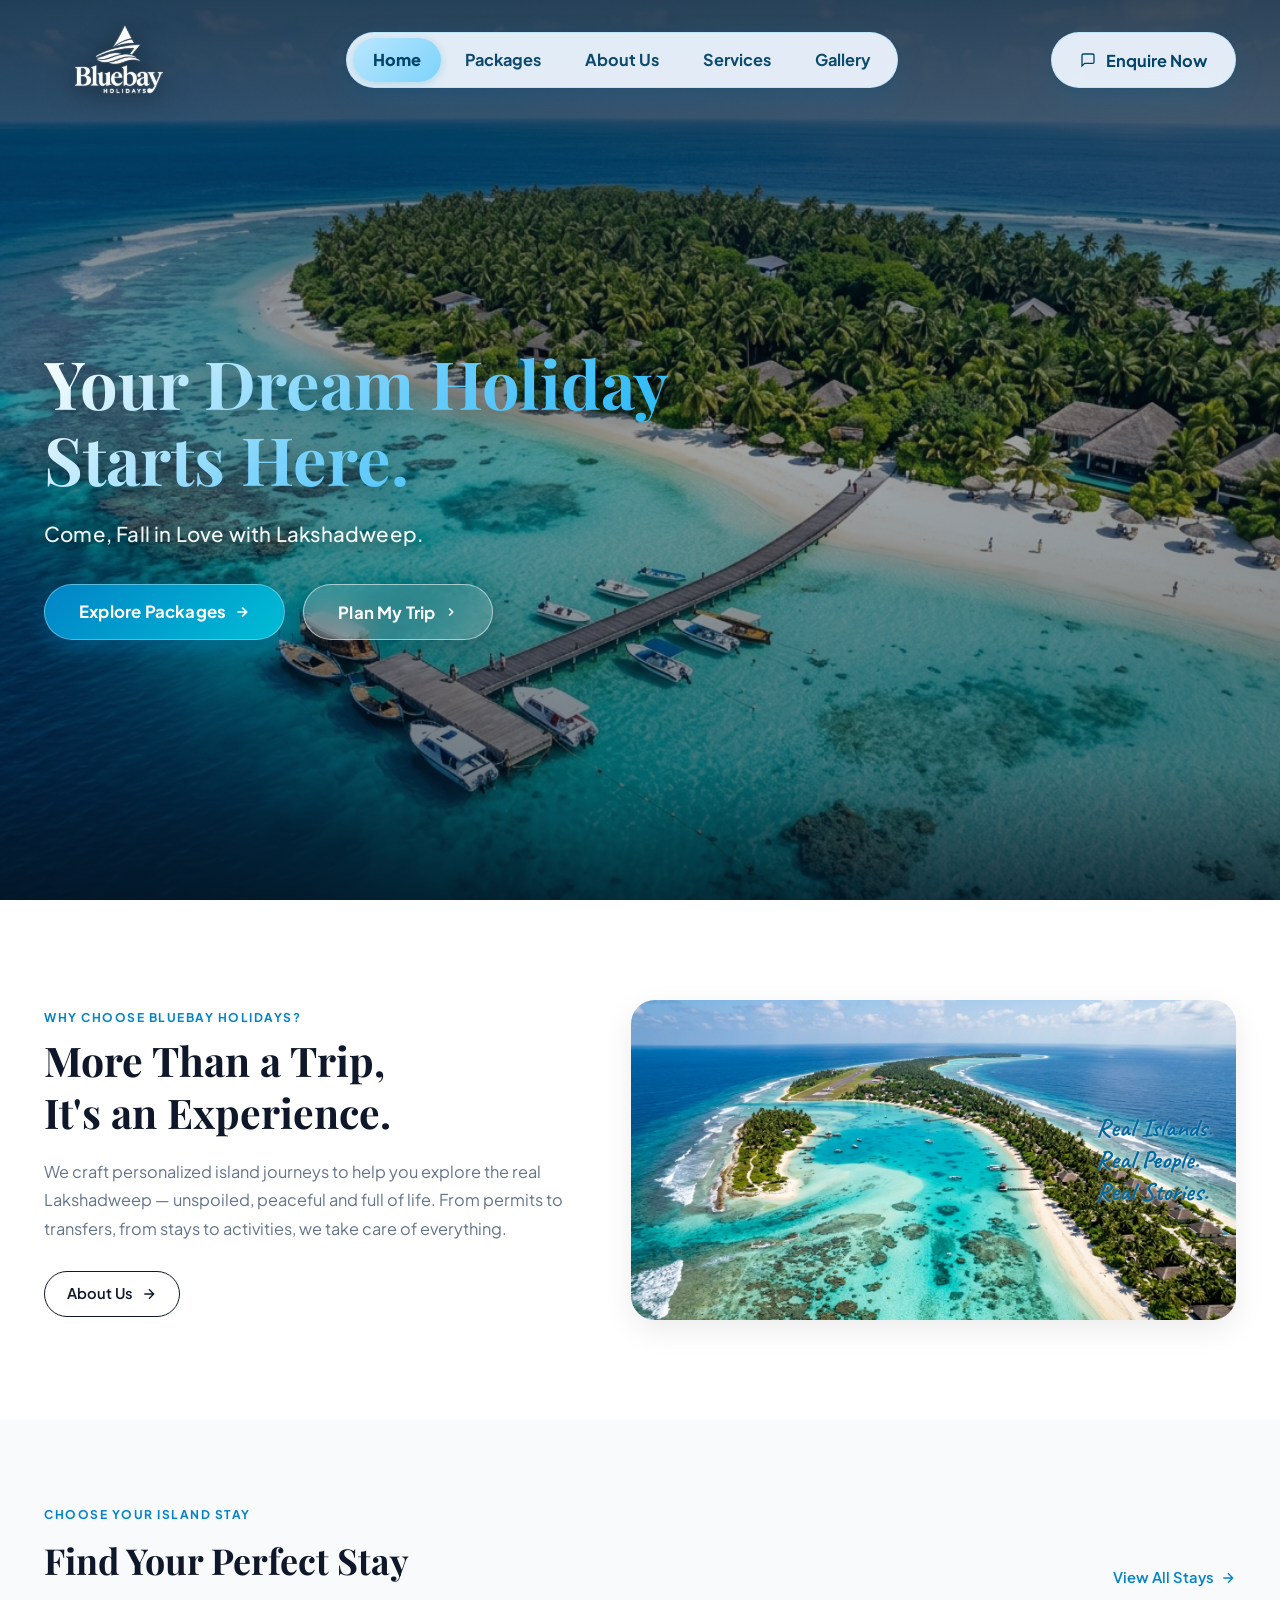
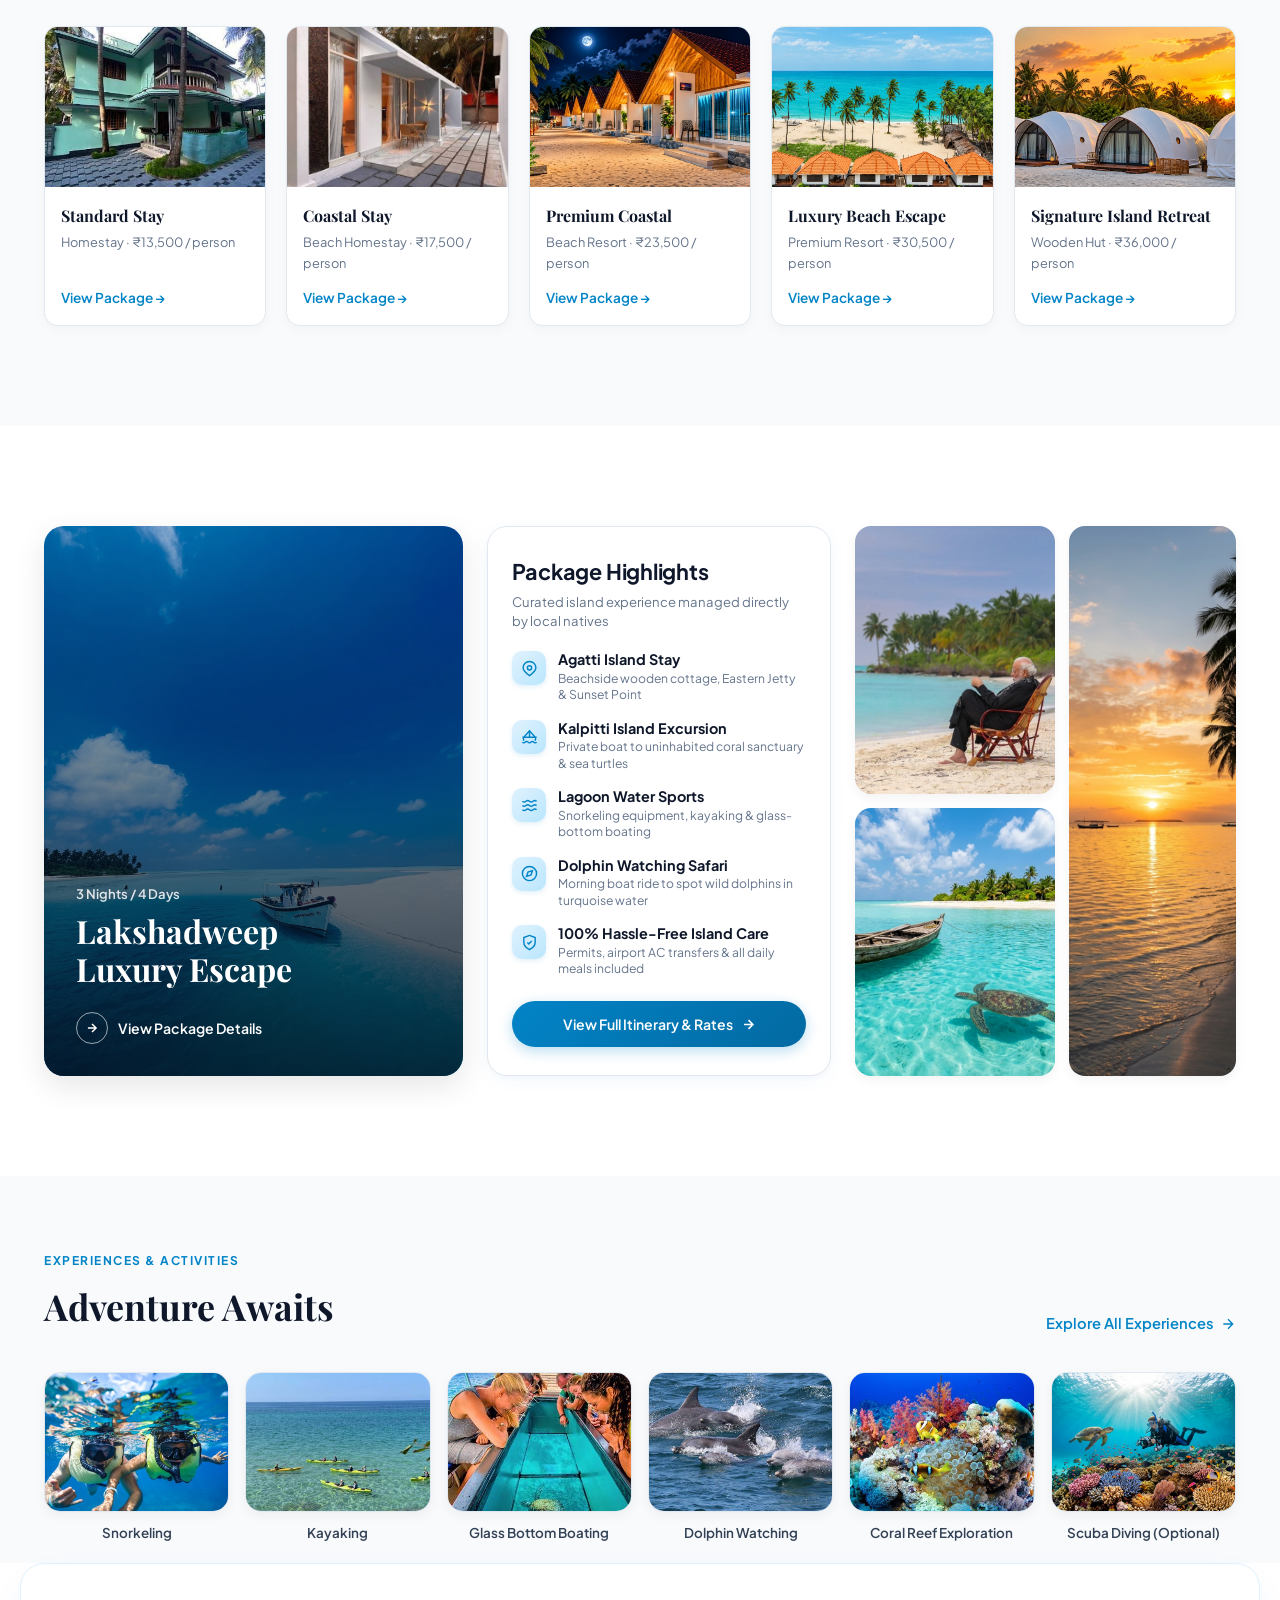
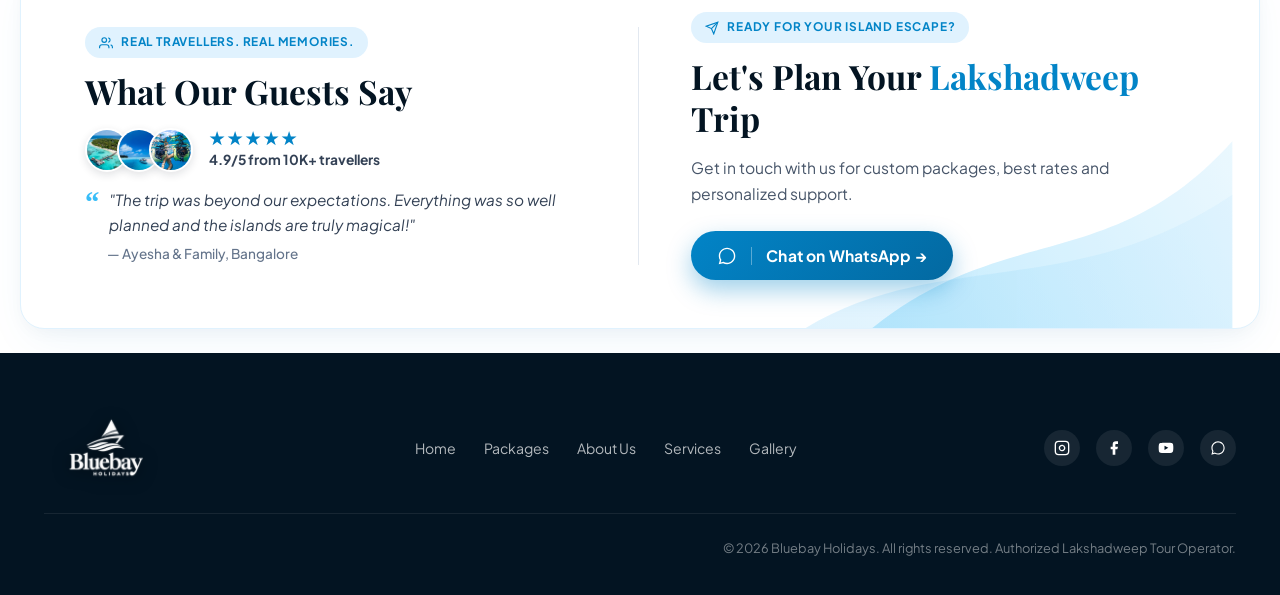
==== index.html @ e24c85eb "Initial commit" ====
<!DOCTYPE html>
<html lang="en">
<head>
  <meta charset="UTF-8">
  <meta name="viewport" content="width=device-width, initial-scale=1.0">
  <title>Bluebay Holidays | Discover the Untouched Beauty of Lakshadweep</title>
  <meta name="description" content="Bluebay Holidays - Curated Lakshadweep Island Escapes, crystal-clear lagoons, and unforgettable marine adventures. Official 3N/4D packages with complete entry permits handled.">
  
  <!-- Favicon using official Bluebay logo -->
  <link rel="icon" type="image/png" href="assets/images/bluebay-logo.png">

  <!-- Main Stylesheet -->
  <link rel="stylesheet" href="css/style.css">
</head>
<body>

  <!-- ==========================================================================
       HEADER & NAVIGATION (Transparent overlay over Hero)
       ========================================================================== -->
  <header class="site-header" id="siteHeader">
    <div class="container nav-container">
      <a href="#home" class="brand-link" aria-label="Bluebay Holidays Home">
        <img src="assets/images/bluebay-logo.png" alt="Bluebay Holidays" class="brand-logo-img">
      </a>

      <!-- Desktop Nav Menu (Floating Pill Capsule Navbar) -->
      <nav class="nav-pill-capsule" aria-label="Main Navigation">
        <ul class="nav-menu">
          <li><a href="index.html" class="nav-link active">Home</a></li>
          <li><a href="packages.html" class="nav-link">Packages</a></li>
          <li><a href="about.html" class="nav-link">About Us</a></li>
          <li><a href="services.html" class="nav-link">Services</a></li>
          <li><a href="gallery.html" class="nav-link">Gallery</a></li>
        </ul>
      </nav>

      <div class="nav-actions">
        <button type="button" class="btn btn-glass open-dialog-btn" data-dialog="enquireDialog">
          <svg style="width:16px;height:16px;fill:none;stroke:currentColor;stroke-width:2;" viewBox="0 0 24 24"><path d="M21 15a2 2 0 0 1-2 2H7l-4 4V5a2 2 0 0 1 2-2h14a2 2 0 0 1 2 2z"/></svg>
          Enquire Now
        </button>
        <button type="button" class="mobile-menu-btn" id="mobileMenuToggle" aria-label="Toggle menu">
          <svg style="width:24px;height:24px;fill:none;stroke:currentColor;stroke-width:2;" viewBox="0 0 24 24"><line x1="3" y1="12" x2="21" y2="12"/><line x1="3" y1="6" x2="21" y2="6"/><line x1="3" y1="18" x2="21" y2="18"/></svg>
        </button>
      </div>
    </div>
  </header>

  <!-- ==========================================================================
       SECTION 1: HERO SECTION
       ========================================================================== -->
  <section class="hero-section" id="home">
    <div class="hero-overlay"></div>

    <div class="container hero-content">
      <h1 class="hero-headline font-serif">
        Your Dream Holiday<br>
        Starts Here.
      </h1>

      <p class="hero-sub">
        Come, Fall in Love with Lakshadweep.
      </p>

      <div class="hero-buttons">
        <a href="packages.html" class="btn btn-primary">
          Explore Packages
          <svg style="width:16px;height:16px;fill:none;stroke:currentColor;stroke-width:2.5;" viewBox="0 0 24 24"><path d="M5 12h14M12 5l7 7-7 7"/></svg>
        </a>
        <button type="button" class="btn btn-glass open-dialog-btn" data-dialog="enquireDialog">
          Plan My Trip
          <svg style="width:14px;height:14px;fill:none;stroke:currentColor;stroke-width:2.5;" viewBox="0 0 24 24"><path d="M9 18l6-6-6-6"/></svg>
        </button>
      </div>
    </div>
  </section>

  <!-- ==========================================================================
       SECTION 2: WHY CHOOSE BLUEBAY HOLIDAYS?
       ========================================================================== -->
  <section class="why-choose-section" id="why-us">
    <div class="container">
      <div class="why-grid">
        
        <!-- Left Content -->
        <div class="why-left">
          <span class="badge-tag">WHY CHOOSE BLUEBAY HOLIDAYS?</span>
          <h2 class="font-serif">
            More Than a Trip,<br>
            It's an Experience.
          </h2>

          <p>
            We craft personalized island journeys to help you explore the real Lakshadweep — unspoiled, peaceful and full of life. From permits to transfers, from stays to activities, we take care of everything.
          </p>

          <a href="about.html" class="btn btn-outline">
            About Us
            <svg style="width:16px;height:16px;fill:none;stroke:currentColor;stroke-width:2;" viewBox="0 0 24 24"><path d="M5 12h14M12 5l7 7-7 7"/></svg>
          </a>
        </div>

        <!-- Right Content: Organic Wave Image -->
        <div class="why-right">
          <!-- Organic Curved Mask Visual with Cursive Script Callout -->
          <div class="why-visual-wrapper">
            <img src="assets/images/hero_lakshadweep_lagoon.jpg" alt="Lakshadweep Turquoise Lagoon" class="why-visual-img">
            <div class="why-cursive-tag font-script">
              Real Islands.<br>
              Real People.<br>
              Real Stories.
            </div>
          </div>
        </div>

      </div>
    </div>
  </section>

  <!-- ==========================================================================
       SECTION 3: CHOOSE YOUR ISLAND STAY (5 CARDS)
       ========================================================================== -->
  <section class="stays-section" id="stays">
    <div class="container">
      <div class="section-head-row">
        <div>
          <span class="badge-tag">CHOOSE YOUR ISLAND STAY</span>
          <h2 class="section-head-title font-serif">Find Your Perfect Stay</h2>
        </div>
        <a href="services.html" class="view-all-link">
          View All Stays
          <svg style="width:16px;height:16px;fill:none;stroke:currentColor;stroke-width:2;" viewBox="0 0 24 24"><path d="M5 12h14M12 5l7 7-7 7"/></svg>
        </a>
      </div>

      <!-- 5 Stay Cards Grid -->
      <div class="stays-grid-5">
        
        <!-- Card 1: Homestays -->
        <div class="stay-card">
          <div class="stay-card-img-wrap">
            <img src="assets/images/pkg_13500_standard_stay.jpg" alt="1. Standard Stay - Homestay in Lakshadweep" class="stay-card-img" loading="lazy">
          </div>
          <div class="stay-card-body">
            <h3 class="stay-title">Standard Stay</h3>
            <p class="stay-subtitle">Homestay · ₹13,500 / person</p>
            <a href="packages.html" class="stay-quote-link">
              View Package →
            </a>
          </div>
        </div>

        <!-- Card 2: Beach Homestays -->
        <div class="stay-card">
          <div class="stay-card-img-wrap">
            <img src="assets/images/pkg_17500_coastal_stay.jpg" alt="2. Coastal Stay - Beach Homestay in Lakshadweep" class="stay-card-img" loading="lazy">
          </div>
          <div class="stay-card-body">
            <h3 class="stay-title">Coastal Stay</h3>
            <p class="stay-subtitle">Beach Homestay · ₹17,500 / person</p>
            <a href="packages.html" class="stay-quote-link">
              View Package →
            </a>
          </div>
        </div>

        <!-- Card 3: Beach Resorts -->
        <div class="stay-card">
          <div class="stay-card-img-wrap">
            <img src="assets/images/pkg_23500_premium_coastal.jpg" alt="3. Premium Coastal Escape - Beach Resort in Lakshadweep" class="stay-card-img" loading="lazy">
          </div>
          <div class="stay-card-body">
            <h3 class="stay-title">Premium Coastal</h3>
            <p class="stay-subtitle">Beach Resort · ₹23,500 / person</p>
            <a href="packages.html" class="stay-quote-link">
              View Package →
            </a>
          </div>
        </div>

        <!-- Card 4: Premium Beach Resorts -->
        <div class="stay-card">
          <div class="stay-card-img-wrap">
            <img src="assets/images/pkg_30500_luxury_escape.jpg" alt="4. Luxury Beach Escape - Premium Beach Resort in Lakshadweep" class="stay-card-img" loading="lazy">
          </div>
          <div class="stay-card-body">
            <h3 class="stay-title">Luxury Beach Escape</h3>
            <p class="stay-subtitle">Premium Resort · ₹30,500 / person</p>
            <a href="packages.html" class="stay-quote-link">
              View Package →
            </a>
          </div>
        </div>

        <!-- Card 5: Signature Wooden Huts -->
        <div class="stay-card">
          <div class="stay-card-img-wrap">
            <img src="assets/images/pkg_36000_wooden_hut.jpg" alt="5. Signature Island Retreat - Wooden Hut in Lakshadweep" class="stay-card-img" loading="lazy">
          </div>
          <div class="stay-card-body">
            <h3 class="stay-title">Signature Island Retreat</h3>
            <p class="stay-subtitle">Wooden Hut · ₹36,000 / person</p>
            <a href="packages.html" class="stay-quote-link">
              View Package →
            </a>
          </div>
        </div>

      </div>
    </div>
  </section>

  <!-- ==========================================================================
       SECTION 4: FEATURED PACKAGE (LAKSHADWEEP LUXURY ESCAPE)
       ========================================================================== -->
  <section class="package-feature-section" id="package">
    <div class="container">
      <div class="package-feature-grid">
        
        <!-- Left Hero Feature Card -->
        <div class="pkg-left-card">
          <div class="pkg-left-overlay"></div>
          <div class="pkg-left-content">
            <div class="pkg-duration-tag">3 Nights / 4 Days</div>
            <h3 class="pkg-main-title font-serif">
              Lakshadweep<br>
              Luxury Escape
            </h3>
            <div class="pkg-circle-btn open-dialog-btn" data-dialog="detailsDialog">
              <div class="pkg-circle-icon">
                <svg style="width:14px;height:14px;fill:none;stroke:currentColor;stroke-width:2.5;" viewBox="0 0 24 24"><path d="M5 12h14M12 5l7 7-7 7"/></svg>
              </div>
              <span>View Package Details</span>
            </div>
          </div>
        </div>

        <!-- Middle Column: Package Highlights -->
        <div class="pkg-mid-card">
          <div>
            <h3 class="pkg-highlights-title">Package Highlights</h3>
            <p class="pkg-highlights-subtitle">Curated island experience managed directly by local natives</p>
            
            <div class="pkg-highlights-list">
              <!-- Item 1: Agatti -->
              <div class="pkg-hl-item">
                <div class="pkg-hl-icon">
                  <svg style="width:17px;height:17px;fill:none;stroke:currentColor;stroke-width:2;" viewBox="0 0 24 24"><path d="M12 2a9 9 0 0 0-9 9c0 4.97 9 11 9 11s9-6.03 9-11a9 9 0 0 0-9-9z"/><circle cx="12" cy="11" r="3"/></svg>
                </div>
                <div class="pkg-hl-text">
                  <span class="pkg-hl-name">Agatti Island Stay</span>
                  <span class="pkg-hl-desc">Beachside wooden cottage, Eastern Jetty & Sunset Point</span>
                </div>
              </div>

              <!-- Item 2: Kalpitti -->
              <div class="pkg-hl-item">
                <div class="pkg-hl-icon">
                  <svg style="width:17px;height:17px;fill:none;stroke:currentColor;stroke-width:2;" viewBox="0 0 24 24"><path d="M2 20a2.4 2.4 0 0 0 2 1 2.4 2.4 0 0 0 2-1 2.4 2.4 0 0 1 2-1 2.4 2.4 0 0 1 2 1 2.4 2.4 0 0 0 2 1 2.4 2.4 0 0 0 2-1 2.4 2.4 0 0 1 2-1 2.4 2.4 0 0 1 2 1 2.4 2.4 0 0 0 2 1 2.4 2.4 0 0 0 2-1"/><path d="M4 18 3 13h18l-1 5"/><path d="M12 4v9"/><path d="M4 13l8-9 8 9"/></svg>
                </div>
                <div class="pkg-hl-text">
                  <span class="pkg-hl-name">Kalpitti Island Excursion</span>
                  <span class="pkg-hl-desc">Private boat to uninhabited coral sanctuary & sea turtles</span>
                </div>
              </div>

              <!-- Item 3: Lagoon activities -->
              <div class="pkg-hl-item">
                <div class="pkg-hl-icon">
                  <svg style="width:17px;height:17px;fill:none;stroke:currentColor;stroke-width:2;" viewBox="0 0 24 24"><path d="M2 6c.6.5 1.2 1 2.5 1C7 7 7 5 9.5 5c2.6 0 2.4 2 5 2 2.5 0 2.5-2 5-2 1.3 0 1.9.5 2.5 1"/><path d="M2 12c.6.5 1.2 1 2.5 1 2.5 0 2.5-2 5-2 2.6 0 2.4 2 5 2 2.5 0 2.5-2 5-2 1.3 0 1.9.5 2.5 1"/><path d="M2 18c.6.5 1.2 1 2.5 1 2.5 0 2.5-2 5-2 2.6 0 2.4 2 5 2 2.5 0 2.5-2 5-2 1.3 0 1.9.5 2.5 1"/></svg>
                </div>
                <div class="pkg-hl-text">
                  <span class="pkg-hl-name">Lagoon Water Sports</span>
                  <span class="pkg-hl-desc">Snorkeling equipment, kayaking & glass-bottom boating</span>
                </div>
              </div>

              <!-- Item 4: Dolphin Safari -->
              <div class="pkg-hl-item">
                <div class="pkg-hl-icon">
                  <svg style="width:17px;height:17px;fill:none;stroke:currentColor;stroke-width:2;" viewBox="0 0 24 24"><circle cx="12" cy="12" r="10"/><polygon points="16.24 7.76 14.12 14.12 7.76 16.24 9.88 9.88 16.24 7.76"/></svg>
                </div>
                <div class="pkg-hl-text">
                  <span class="pkg-hl-name">Dolphin Watching Safari</span>
                  <span class="pkg-hl-desc">Morning boat ride to spot wild dolphins in turquoise water</span>
                </div>
              </div>

              <!-- Item 5: Complete Inclusions -->
              <div class="pkg-hl-item">
                <div class="pkg-hl-icon">
                  <svg style="width:17px;height:17px;fill:none;stroke:currentColor;stroke-width:2;" viewBox="0 0 24 24"><path d="M12 22s8-4 8-10V5l-8-3-8 3v7c0 6 8 10 8 10z"/><path d="m9 12 2 2 4-4"/></svg>
                </div>
                <div class="pkg-hl-text">
                  <span class="pkg-hl-name">100% Hassle-Free Island Care</span>
                  <span class="pkg-hl-desc">Permits, airport AC transfers & all daily meals included</span>
                </div>
              </div>
            </div>
          </div>

          <a href="packages.html" class="pkg-cta-btn">
            <span>View Full Itinerary & Rates</span>
            <svg style="width:15px;height:15px;fill:none;stroke:currentColor;stroke-width:2.5;" viewBox="0 0 24 24"><path d="M5 12h14M12 5l7 7-7 7"/></svg>
          </a>
        </div>

        <!-- Right Side: Composite Photos Collage -->
        <div class="pkg-right-grid">
          <div class="pkg-collage-col-left">
            <div class="pkg-thumb-card">
              <img src="assets/images/lakshadweep_modi_beach.jpg" alt="Lakshadweep Beach Tourism">
            </div>
            <div class="pkg-thumb-card">
              <img src="assets/images/kalpitti_turtle_boat.jpg" alt="Sea turtle swimming in Lakshadweep reef">
            </div>
          </div>
          <div class="pkg-thumb-vertical">
            <img src="assets/images/sunset_palms.jpg" alt="Golden sunset over ocean with palm trees">
          </div>
        </div>

      </div>
    </div>
  </section>

  <!-- ==========================================================================
       SECTION 5: EXPERIENCES & ACTIVITIES (6 CARDS)
       ========================================================================== -->
  <section class="experiences-section" id="experiences">
    <div class="container">
      <div class="section-head-row">
        <div>
          <span class="badge-tag">EXPERIENCES & ACTIVITIES</span>
          <h2 class="section-head-title font-serif">Adventure Awaits</h2>
        </div>
        <a href="services.html" class="view-all-link">
          Explore All Experiences
          <svg style="width:16px;height:16px;fill:none;stroke:currentColor;stroke-width:2;" viewBox="0 0 24 24"><path d="M5 12h14M12 5l7 7-7 7"/></svg>
        </a>
      </div>

      <!-- 6 Horizontal Experience Cards -->
      <div class="exp-grid-6">
        
        <!-- 1. Snorkeling -->
        <div class="exp-card open-dialog-btn" data-dialog="enquireDialog" data-preset="Snorkeling Experience">
          <div class="exp-card-img-wrap">
            <img src="assets/images/exp_snorkeling_real.jpg" alt="Snorkeling in Lakshadweep" class="exp-card-img">
          </div>
          <span class="exp-label">Snorkeling</span>
        </div>

        <!-- 2. Kayaking -->
        <div class="exp-card open-dialog-btn" data-dialog="enquireDialog" data-preset="Kayaking in Lagoon">
          <div class="exp-card-img-wrap">
            <img src="assets/images/exp_kayaking_real.jpg" alt="Kayaking in Lakshadweep Lagoon" class="exp-card-img">
          </div>
          <span class="exp-label">Kayaking</span>
        </div>

        <!-- 3. Glass Bottom Boating -->
        <div class="exp-card open-dialog-btn" data-dialog="enquireDialog" data-preset="Glass Bottom Boating">
          <div class="exp-card-img-wrap">
            <img src="assets/images/exp_glass_bottom_boat_real.jpg" alt="Glass Bottom Boating Tour" class="exp-card-img">
          </div>
          <span class="exp-label">Glass Bottom Boating</span>
        </div>

        <!-- 4. Dolphin Watching -->
        <div class="exp-card open-dialog-btn" data-dialog="enquireDialog" data-preset="Dolphin Watching Safari">
          <div class="exp-card-img-wrap">
            <img src="assets/images/dolphin_watching_real.jpg" alt="Dolphin Watching in Lakshadweep" class="exp-card-img">
          </div>
          <span class="exp-label">Dolphin Watching</span>
        </div>

        <!-- 5. Coral Reef Exploration -->
        <div class="exp-card open-dialog-btn" data-dialog="enquireDialog" data-preset="Coral Reef Exploration">
          <div class="exp-card-img-wrap">
            <img src="assets/images/coral_reef_real.jpg" alt="Coral Reef Exploration" class="exp-card-img">
          </div>
          <span class="exp-label">Coral Reef Exploration</span>
        </div>

        <!-- 6. Scuba Diving (Optional) -->
        <div class="exp-card open-dialog-btn" data-dialog="enquireDialog" data-preset="Scuba Diving Session">
          <div class="exp-card-img-wrap">
            <img src="assets/images/lakshadweep_scuba_diving.jpg" alt="Scuba Diving in Lakshadweep" class="exp-card-img">
          </div>
          <span class="exp-label">Scuba Diving (Optional)</span>
        </div>

      </div>
    </div>
  </section>

  <!-- ==========================================================================
       SECTION 6: TESTIMONIALS & CTA (SPLIT LIGHT BANNER)
       ========================================================================== -->
  <section class="split-banner-section" id="contact">
    <div class="container">
      <div class="split-banner-card">
        
        <!-- Left: Testimonials -->
        <div class="banner-col-left">
          <span class="split-pill-tag">
            <svg viewBox="0 0 24 24" fill="none" stroke="currentColor" stroke-width="2"><path d="M17 21v-2a4 4 0 0 0-4-4H5a4 4 0 0 0-4 4v2"/><circle cx="9" cy="7" r="4"/><path d="M23 21v-2a4 4 0 0 0-3-3.87"/><path d="M16 3.13a4 4 0 0 1 0 7.75"/></svg>
            REAL TRAVELLERS. REAL MEMORIES.
          </span>
          <h3 class="banner-title font-serif">What Our Guests Say</h3>

          <div class="testimonial-proof-row">
            <div class="testimonial-avatars">
              <div class="avatar-circle">
                <img src="assets/images/hero_tropical_pier.jpg" alt="Guest 1">
              </div>
              <div class="avatar-circle">
                <img src="assets/images/boat_sandbank_lagoon.jpg" alt="Guest 2">
              </div>
              <div class="avatar-circle">
                <img src="assets/images/exp_snorkeling_real.jpg" alt="Guest 3">
              </div>
            </div>
            <div class="rating-stars-box">
              <div class="star-rating-blue">★★★★★</div>
              <span class="rating-counter-text">4.9/5 from 10K+ travellers</span>
            </div>
          </div>

          <div class="testimonial-quote-box">
            <span class="quote-mark">“</span>
            <p class="testimonial-quote">
              "The trip was beyond our expectations. Everything was so well planned and the islands are truly magical!"
            </p>
          </div>
          <div class="testimonial-author">— Ayesha & Family, Bangalore</div>
        </div>

        <!-- Right: Plan Your Trip CTA -->
        <div class="banner-col-right">
          <span class="split-pill-tag">
            <svg viewBox="0 0 24 24" fill="none" stroke="currentColor" stroke-width="2"><path d="M22 2L11 13"/><path d="M22 2l-7 20-4-9-9-4 20-7z"/></svg>
            READY FOR YOUR ISLAND ESCAPE?
          </span>
          <h3 class="banner-title font-serif">
            Let's Plan Your <span style="color:#0284c7;">Lakshadweep</span> Trip
          </h3>
          <p class="banner-desc">
            Get in touch with us for custom packages, best rates and personalized support.
          </p>

          <div>
            <a href="https://wa.me/917736849886?text=Hello%20Bluebay%20Holidays!%20I%20would%20like%20to%20plan%20my%20Lakshadweep%20trip.%20Please%20share%20package%20details%20and%20rates." target="_blank" rel="noopener" class="btn-whatsapp-pill">
              <span class="btn-wa-icon">
                <svg style="width:20px;height:20px;fill:currentColor;" viewBox="0 0 24 24"><path d="M12.04 2C6.58 2 2.13 6.45 2.13 11.91C2.13 13.66 2.59 15.36 3.45 16.86L2.05 22L7.3 20.62C8.75 21.41 10.38 21.83 12.04 21.83C17.5 21.83 21.95 17.38 21.95 11.92C21.95 9.27 20.92 6.78 19.05 4.91C17.18 3.03 14.69 2 12.04 2M12.05 3.67C14.25 3.67 16.31 4.53 17.87 6.09C19.42 7.65 20.28 9.72 20.28 11.92C20.28 16.46 16.58 20.15 12.04 20.15C10.56 20.15 9.11 19.76 7.85 19L7.55 18.83L4.43 19.65L5.26 16.61L5.06 16.29C4.24 14.99 3.81 13.47 3.81 11.91C3.81 7.37 7.5 3.67 12.05 3.67Z"/></svg>
              </span>
              <span class="btn-wa-divider"></span>
              <span class="btn-wa-text">Chat on WhatsApp &rarr;</span>
            </a>
          </div>
        </div>

        <!-- Ambient bottom-right wave SVG overlay -->
        <svg class="split-card-wave-bg" viewBox="0 0 320 180" fill="none" xmlns="http://www.w3.org/2000/svg">
          <path d="M0 180C100 120 200 160 320 80V180H0Z" fill="url(#waveGrad1)" opacity="0.6"/>
          <path d="M50 180C150 100 230 140 320 40V180H50Z" fill="url(#waveGrad2)" opacity="0.4"/>
          <defs>
            <linearGradient id="waveGrad1" x1="0" y1="180" x2="320" y2="80" gradientUnits="userSpaceOnUse">
              <stop stop-color="#bae6fd"/>
              <stop offset="1" stop-color="#e0f2fe"/>
            </linearGradient>
            <linearGradient id="waveGrad2" x1="50" y1="180" x2="320" y2="40" gradientUnits="userSpaceOnUse">
              <stop stop-color="#38bdf8"/>
              <stop offset="1" stop-color="#bae6fd"/>
            </linearGradient>
          </defs>
        </svg>

      </div>
    </div>
  </section>

  <!-- ==========================================================================
       SECTION 7: FOOTER
       ========================================================================== -->
  <footer class="site-footer">
    <div class="container">
      <div class="footer-top-row">
        <!-- Official Logo in white on dark background -->
        <a href="#home">
          <img src="assets/images/bluebay-logo.png" alt="Bluebay Holidays" class="footer-logo-img">
        </a>

        <!-- Nav Links -->
        <ul class="footer-nav">
          <li><a href="index.html">Home</a></li>
          <li><a href="packages.html">Packages</a></li>
          <li><a href="about.html">About Us</a></li>
          <li><a href="services.html">Services</a></li>
          <li><a href="gallery.html">Gallery</a></li>
        </ul>

        <!-- Social Icons -->
        <div class="footer-social-links">
          <!-- Instagram -->
          <a href="https://www.instagram.com/infoatbluebay?srtk=cnZsNWZydmJvZjN6" target="_blank" rel="noopener" class="social-icon-btn" aria-label="Instagram">
            <svg style="width:16px;height:16px;fill:none;stroke:currentColor;stroke-width:2;" viewBox="0 0 24 24"><rect x="2" y="2" width="20" height="20" rx="5" ry="5"/><path d="M16 11.37A4 4 0 1 1 12.63 8 4 4 0 0 1 16 11.37z"/><line x1="17.5" y1="6.5" x2="17.51" y2="6.5"/></svg>
          </a>
          <!-- Facebook -->
          <a href="#" class="social-icon-btn" aria-label="Facebook">
            <svg style="width:16px;height:16px;fill:currentColor;" viewBox="0 0 24 24"><path d="M18 2h-3a5 5 0 0 0-5 5v3H7v4h3v8h4v-8h3l1-4h-4V7a1 1 0 0 1 1-1h3z"/></svg>
          </a>
          <!-- YouTube -->
          <a href="#" class="social-icon-btn" aria-label="YouTube">
            <svg style="width:16px;height:16px;fill:currentColor;" viewBox="0 0 24 24"><path d="M22.54 6.42a2.78 2.78 0 0 0-1.94-2C18.88 4 12 4 12 4s-6.88 0-8.6.46a2.78 2.78 0 0 0-1.94 2A29 29 0 0 0 1 11.75a29 29 0 0 0 .46 5.33A2.78 2.78 0 0 0 3.4 19c1.72.46 8.6.46 8.6.46s6.88 0 8.6-.46a2.78 2.78 0 0 0 1.94-2 29 29 0 0 0 .46-5.25 29 29 0 0 0-.46-5.33z"/><polygon points="9.75 15.02 15.5 11.75 9.75 8.48 9.75 15.02" fill="#031422"/></svg>
          </a>
          <!-- WhatsApp -->
          <a href="https://wa.me/917736849886" target="_blank" rel="noopener" class="social-icon-btn" aria-label="WhatsApp">
            <svg style="width:16px;height:16px;fill:currentColor;" viewBox="0 0 24 24"><path d="M12.04 2C6.58 2 2.13 6.45 2.13 11.91C2.13 13.66 2.59 15.36 3.45 16.86L2.05 22L7.3 20.62C8.75 21.41 10.38 21.83 12.04 21.83C17.5 21.83 21.95 17.38 21.95 11.92C21.95 9.27 20.92 6.78 19.05 4.91C17.18 3.03 14.69 2 12.04 2M12.05 3.67C14.25 3.67 16.31 4.53 17.87 6.09C19.42 7.65 20.28 9.72 20.28 11.92C20.28 16.46 16.58 20.15 12.04 20.15C10.56 20.15 9.11 19.76 7.85 19L7.55 18.83L4.43 19.65L5.26 16.61L5.06 16.29C4.24 14.99 3.81 13.47 3.81 11.91C3.81 7.37 7.5 3.67 12.05 3.67Z"/></svg>
          </a>
        </div>
      </div>

      <div class="footer-bottom-row">
        © 2026 Bluebay Holidays. All rights reserved. Authorized Lakshadweep Tour Operator.
      </div>
    </div>
  </footer>

  <!-- ==========================================================================
       SHADCN UI DIALOG 1: PLAN YOUR TRIP MODAL (UPGRADED)
       ========================================================================== -->
  <div class="dialog-overlay" id="enquireDialog">
    <div class="dialog-card">
      <button class="dialog-close-btn" aria-label="Close dialog">&times;</button>
      <h3 class="dialog-title font-serif">Plan Your Lakshadweep Trip</h3>
      <p class="dialog-desc">Choose your preferred stay and travelers. We will connect you instantly on WhatsApp with best rates.</p>

      <form id="dialogEnquiryForm">
        <div class="form-group">
          <label class="form-label" for="dialogGuestName">Your Full Name</label>
          <input type="text" id="dialogGuestName" class="form-input" placeholder="e.g. Rahul Sharma" required>
        </div>

        <div class="form-group">
          <label class="form-label" for="dialogGuestPhone">WhatsApp Number</label>
          <input type="tel" id="dialogGuestPhone" class="form-input" placeholder="e.g. +91 98765 43210" required>
        </div>

        <div class="form-group">
          <label class="form-label" for="dialogStaySelect">Preferred Stay Package</label>
          <select class="form-select" id="dialogStaySelect">
            <option value="1. Standard Stay (Homestay) - ₹13,500">1. Standard Stay (Homestay) — ₹13,500 / person</option>
            <option value="2. Coastal Stay (Beach Homestay) - ₹17,500">2. Coastal Stay (Beach Homestay) — ₹17,500 / person</option>
            <option value="3. Premium Coastal Escape (Beach Resort) - ₹23,500">3. Premium Coastal Escape (Beach Resort) — ₹23,500 / person</option>
            <option value="4. Luxury Beach Escape (Premium Beach Resort) - ₹30,500">4. Luxury Beach Escape (Premium Beach Resort) — ₹30,500 / person</option>
            <option value="5. Signature Island Retreat (Wooden Hut) - ₹36,000">5. Signature Island Retreat (Wooden Hut) — ₹36,000 / person</option>
          </select>
        </div>

        <!-- Number of Travelers with Stepper -->
        <div class="form-group">
          <label class="form-label">Number of Travelers</label>
          <div class="traveler-stepper-box">
            
            <!-- Above 10 Years -->
            <div class="stepper-row">
              <div class="stepper-info">
                <span class="stepper-label">
                  <svg style="width:16px;height:16px;fill:none;stroke:currentColor;stroke-width:2;" viewBox="0 0 24 24"><path d="M20 21v-2a4 4 0 0 0-4-4H8a4 4 0 0 0-4 4v2"/><circle cx="12" cy="7" r="4"/></svg>
                  Above 10 Years
                </span>
                <span class="stepper-sub">Adults & youth (age 10+)</span>
              </div>
              <div class="stepper-controls">
                <button type="button" class="stepper-btn" id="btnAdultMinus" aria-label="Decrease adults">&minus;</button>
                <span class="stepper-val" id="valAdults">2</span>
                <button type="button" class="stepper-btn" id="btnAdultPlus" aria-label="Increase adults">+</button>
              </div>
            </div>

            <!-- Under 10 Years -->
            <div class="stepper-row" style="border-top:1px solid #e2e8f0;padding-top:10px;">
              <div class="stepper-info">
                <span class="stepper-label">
                  <svg style="width:16px;height:16px;fill:none;stroke:currentColor;stroke-width:2;" viewBox="0 0 24 24"><path d="M17 21v-2a4 4 0 0 0-4-4H5a4 4 0 0 0-4 4v2"/><circle cx="9" cy="7" r="4"/><path d="M23 21v-2a4 4 0 0 0-3-3.87"/><path d="M16 3.13a4 4 0 0 1 0 7.75"/></svg>
                  Under 10 Years
                </span>
                <span class="stepper-sub">Children (under 10 yrs)</span>
              </div>
              <div class="stepper-controls">
                <button type="button" class="stepper-btn" id="btnChildMinus" aria-label="Decrease children">&minus;</button>
                <span class="stepper-val" id="valChildren">0</span>
                <button type="button" class="stepper-btn" id="btnChildPlus" aria-label="Increase children">+</button>
              </div>
            </div>

          </div>
        </div>

        <div class="form-group">
          <div class="date-picker-grid">
            <div class="date-field-col">
              <label class="form-label" for="dialogArrivalDate">
                <svg style="width:14px;height:14px;display:inline-block;vertical-align:-2px;margin-right:4px;color:var(--ocean-blue);" viewBox="0 0 24 24" fill="none" stroke="currentColor" stroke-width="2"><rect x="3" y="4" width="18" height="18" rx="2" ry="2"/><line x1="16" y1="2" x2="16" y2="6"/><line x1="8" y1="2" x2="8" y2="6"/><line x1="3" y1="10" x2="21" y2="10"/></svg>
                Arrival Date
              </label>
              <input type="date" id="dialogArrivalDate" class="form-input date-input" required>
            </div>
            <div class="date-field-col">
              <label class="form-label" for="dialogReturnDate">
                <svg style="width:14px;height:14px;display:inline-block;vertical-align:-2px;margin-right:4px;color:var(--ocean-blue);" viewBox="0 0 24 24" fill="none" stroke="currentColor" stroke-width="2"><rect x="3" y="4" width="18" height="18" rx="2" ry="2"/><line x1="16" y1="2" x2="16" y2="6"/><line x1="8" y1="2" x2="8" y2="6"/><line x1="3" y1="10" x2="21" y2="10"/></svg>
                Return Date
              </label>
              <input type="date" id="dialogReturnDate" class="form-input date-input" required>
            </div>
          </div>
          <div id="dialogTripDurationNote" class="trip-duration-badge" style="display:none;">
            <svg style="width:13px;height:13px;fill:none;stroke:currentColor;stroke-width:2.5;" viewBox="0 0 24 24"><circle cx="12" cy="12" r="10"/><polyline points="12 6 12 12 16 14"/></svg>
            <span id="dialogTripDurationText">3 Nights / 4 Days</span>
          </div>
        </div>

        <div class="form-group">
          <label class="form-label">Optional Add-ons / Interests</label>
          <div class="addons-chip-group">
            <label class="addon-chip">
              <input type="checkbox" name="dialogAddons" value="Scuba Diving"> Scuba Diving
            </label>
            <label class="addon-chip">
              <input type="checkbox" name="dialogAddons" value="Kalpitti Island Trip"> Kalpitti Excursion
            </label>
            <label class="addon-chip">
              <input type="checkbox" name="dialogAddons" value="Flight Guidance"> Flight Ticket Assistance
            </label>
          </div>
        </div>

        <button type="submit" class="btn btn-lagoon" style="margin-top:10px;">
          Send Enquiry on WhatsApp
          <svg style="width:16px;height:16px;fill:none;stroke:currentColor;stroke-width:2.5;" viewBox="0 0 24 24"><path d="M5 12h14M12 5l7 7-7 7"/></svg>
        </button>
      </form>
    </div>
  </div>

  <!-- ==========================================================================
       SHADCN UI DIALOG 2: FULL ITINERARY MODAL (3N/4D)
       ========================================================================== -->
  <div class="dialog-overlay" id="itineraryDialog">
    <div class="dialog-card" style="max-width:680px;">
      <button class="dialog-close-btn" aria-label="Close dialog">&times;</button>
      <h3 class="dialog-title font-serif">3 Nights / 4 Days Curated Itinerary</h3>
      <p class="dialog-desc">Complete day-by-day plan managed by Bluebay Holidays on the ground.</p>

      <div style="display:flex;flex-direction:column;gap:18px;margin-bottom:24px;">
        <div style="border-left:3px solid var(--amber-gold);padding-left:14px;">
          <h4 style="font-size:1rem;color:#0f172a;margin-bottom:4px;">Day 1 – Arrival & Agatti Island Discovery</h4>
          <p style="font-size:0.88rem;color:#64748b;line-height:1.5;">
            Arrival at Agatti Island Airport (AGX). AC private transfer to stay, welcome tender coconut drink, smooth check-in. Fresh island lunch included, followed by sightseeing: Eastern Jetty, local island village & famous Sunset Point. Dinner & overnight stay.
          </p>
        </div>

        <div style="border-left:3px solid var(--ocean-blue);padding-left:14px;">
          <h4 style="font-size:1rem;color:#0f172a;margin-bottom:4px;">Day 2 – Kalpitti Island & Water Adventures</h4>
          <p style="font-size:0.88rem;color:#64748b;line-height:1.5;">
            30-minute mechanized boat transfer to untouched, uninhabited <strong>Kalpitti Island</strong>. Coral reef exploration and sea turtle watching. Return to Agatti for lunch. Afternoon complimentary glass-bottom boating, kayaking & snorkeling session. Dinner & overnight stay.
          </p>
        </div>

        <div style="border-left:3px solid var(--amber-gold);padding-left:14px;">
          <h4 style="font-size:1rem;color:#0f172a;margin-bottom:4px;">Day 3 – Dolphin Watch & Lagoon Experience</h4>
          <p style="font-size:0.88rem;color:#64748b;line-height:1.5;">
            Early morning private boat ride for dolphin watching in the open lagoon. Breakfast, lagoon swimming, traditional lagoon fishing, and leisure beach relaxation. Snorkeling & evening tea. Dinner & overnight stay.
          </p>
        </div>

        <div style="border-left:3px solid var(--ocean-blue);padding-left:14px;">
          <h4 style="font-size:1rem;color:#0f172a;margin-bottom:4px;">Day 4 – Departure with Unforgettable Memories</h4>
          <p style="font-size:0.88rem;color:#64748b;line-height:1.5;">
            Island breakfast, luggage assistance, and private AC airport transfer back to Agatti Airport for flight departure.
          </p>
        </div>
      </div>

      <a href="https://wa.me/917736849886?text=Hello%20Bluebay%20Holidays!%20I%20am%20interested%20in%20the%203N/4D%20Itinerary.%20Please%20share%20availability." target="_blank" rel="noopener" class="btn btn-whatsapp" style="width:100%;padding:14px;">
        Book this Itinerary on WhatsApp
      </a>
    </div>
  </div>

  <!-- ==========================================================================
       SHADCN UI DIALOG 3: PACKAGE DETAILS (INCLUSIONS, EXCLUSIONS & PERMITS)
       ========================================================================== -->
  <div class="dialog-overlay" id="detailsDialog">
    <div class="dialog-card" style="max-width:640px;">
      <button class="dialog-close-btn" aria-label="Close dialog">&times;</button>
      <h3 class="dialog-title font-serif">Package Details & Permits</h3>
      <p class="dialog-desc">Everything transparent, 100% verified island operations.</p>

      <div style="margin-bottom:20px;">
        <h4 style="font-size:0.95rem;font-weight:700;color:#16a34a;margin-bottom:8px;">✓ Package Inclusions:</h4>
        <ul style="font-size:0.85rem;color:#475569;display:grid;grid-template-columns:1fr 1fr;gap:6px;list-style:none;">
          <li>• Entry permit & heritage fee</li>
          <li>• Airport AC pick-up & drop</li>
          <li>• Traditional welcome drink</li>
          <li>• Accommodation (3 Nights)</li>
          <li>• All meals (Breakfast, Lunch, Dinner, Tea)</li>
          <li>• Kalpitti Island boat fare</li>
          <li>• Glass-bottom boating</li>
          <li>• Kayaking & Snorkeling gear</li>
          <li>• Dolphin watching boat ride</li>
          <li>• On-ground personal assistance</li>
        </ul>
      </div>

      <div style="margin-bottom:20px;">
        <h4 style="font-size:0.95rem;font-weight:700;color:#dc2626;margin-bottom:8px;">✕ Package Exclusions (Optional Add-ons):</h4>
        <p style="font-size:0.85rem;color:#64748b;line-height:1.5;">
          Flight tickets (assistance provided), Scuba diving (PADI certified), Jet ski, Parasailing, Deep sea fishing, Night fish hunting, Island folklore show.
        </p>
      </div>

      <div style="background:#f8fafc;border-radius:12px;padding:16px;border:1px solid #e2e8f0;margin-bottom:20px;">
        <h4 style="font-size:0.9rem;font-weight:700;color:#0f172a;margin-bottom:4px;">Mandatory Permit Documents:</h4>
        <p style="font-size:0.82rem;color:#475569;line-height:1.5;">
          <strong>Above 18:</strong> Aadhaar Card, Passport Photo, Police Clearance Certificate (PCC).<br>
          <strong>Below 18:</strong> Birth Certificate, Aadhaar Card, Passport Photo.<br>
          <strong>Payment Term:</strong> 30% advance payment upon flight ticket confirmation.
        </p>
      </div>

      <a href="https://wa.me/917736849886?text=Hi%20Bluebay%20Holidays!%20I%20have%20questions%20regarding%20the%20package%20permits%20and%20payments." target="_blank" rel="noopener" class="btn btn-whatsapp" style="width:100%;padding:14px;">
        Ask Permit Questions on WhatsApp
      </a>
    </div>
  </div>

  <!-- Main JavaScript File -->
  <script src="js/main.js"></script>
</body>
</html>
---- css/style.css ----
/* ==========================================================================
   BLUEBAY HOLIDAYS - SHADCN UI DESIGN SYSTEM
   Tailored to exact mockup: "Discover the Untouched Beauty of Lakshadweep"
   Fonts: Playfair Display (Luxury Serif) + Plus Jakarta Sans + Caveat (Script)
   ========================================================================== */

@import url('https://fonts.googleapis.com/css2?family=Caveat:wght@500;600;700&family=Playfair+Display:ital,wght@0,500;0,600;0,700;0,800;1,500;1,700&family=Plus+Jakarta+Sans:wght@300;400;500;600;700;800&display=swap');

:root {
  /* shadcn/ui Core Color Tokens (HSL) */
  --background: 210 40% 98%;
  --foreground: 222 47% 11%;

  --card: 0 0% 100%;
  --card-foreground: 222 47% 11%;

  --popover: 0 0% 100%;
  --popover-foreground: 222 47% 11%;

  /* Primary: Warm Golden Amber as seen in "Explore Packages" & "Lakshadweep." */
  --primary: 38 92% 50%;
  --primary-foreground: 210 40% 98%;
  --primary-hover: 38 95% 45%;

  /* Secondary: Soft Slate / Cyan */
  --secondary: 210 40% 96.1%;
  --secondary-foreground: 222 47% 11%;

  --muted: 210 40% 96.1%;
  --muted-foreground: 215.4 16.3% 46.9%;

  --accent: 187 85% 43%;
  --accent-foreground: 210 40% 98%;

  --destructive: 0 84.2% 60.2%;
  --destructive-foreground: 210 40% 98%;

  --border: 214.3 31.8% 91.4%;
  --input: 214.3 31.8% 91.4%;
  --ring: 38 92% 50%;

  --radius: 0.85rem;

  /* Bluebay Brand Specific */
  --navy-dark: #031422;
  --navy-deep: #082138;
  --ocean-blue: #0284c7;
  --lagoon-teal: #00bcd4;
  --amber-gold: #f59e0b;
  --amber-hover: #d97706;

  /* Typography */
  --font-sans: 'Plus Jakarta Sans', -apple-system, BlinkMacSystemFont, sans-serif;
  --font-serif: 'Playfair Display', Georgia, serif;
  --font-script: 'Caveat', cursive, sans-serif;
}

*, *::before, *::after {
  box-sizing: border-box;
  margin: 0;
  padding: 0;
}

html {
  scroll-behavior: smooth;
  font-size: 16px;
  color-scheme: light;
}

body {
  font-family: var(--font-sans);
  background-color: #ffffff;
  color: #1e293b;
  line-height: 1.6;
  -webkit-font-smoothing: antialiased;
  overflow-x: hidden;
}

h1, h2, h3, h4, .font-serif {
  font-family: var(--font-serif);
  font-weight: 700;
  color: #0f172a;
}

.font-script {
  font-family: var(--font-script);
}

a {
  color: inherit;
  text-decoration: none;
}

img {
  max-width: 100%;
  height: auto;
  display: block;
}

button {
  font-family: inherit;
  cursor: pointer;
  border: none;
  background: none;
}

/* Container */
.container {
  width: 100%;
  max-width: 1240px;
  margin-left: auto;
  margin-right: auto;
  padding-left: 24px;
  padding-right: 24px;
}

/* ==========================================================================
   SHADCN UI COMPONENT PRIMITIVES
   ========================================================================== */

/* Buttons */
.btn {
  display: inline-flex;
  align-items: center;
  justify-content: center;
  gap: 8px;
  font-size: 0.92rem;
  font-weight: 600;
  border-radius: 9999px;
  padding: 10px 22px;
  transition: all 0.2s cubic-bezier(0.16, 1, 0.3, 1);
  white-space: nowrap;
}

.btn-primary {
  background: linear-gradient(135deg, #0284c7 0%, #00bcd4 100%);
  color: #ffffff;
  font-weight: 700;
  border: 1px solid rgba(255, 255, 255, 0.35);
  box-shadow: 0 8px 24px -2px rgba(2, 132, 199, 0.42), 0 2px 6px rgba(0, 0, 0, 0.08);
}

.btn-primary:hover {
  background: linear-gradient(135deg, #0369a1 0%, #0891b2 100%);
  transform: translateY(-2px);
  box-shadow: 0 12px 30px -2px rgba(0, 188, 212, 0.55), 0 4px 10px rgba(0, 0, 0, 0.12);
  border-color: rgba(255, 255, 255, 0.75);
}

.btn-glass {
  background: rgba(240, 248, 255, 0.18);
  backdrop-filter: blur(16px);
  -webkit-backdrop-filter: blur(16px);
  border: 1.5px solid rgba(255, 255, 255, 0.55);
  color: #ffffff;
  font-weight: 700;
  box-shadow: 0 8px 24px rgba(3, 20, 34, 0.25);
}

.btn-glass:hover {
  background: rgba(240, 248, 255, 0.3);
  border-color: #ffffff;
  transform: translateY(-2px);
  box-shadow: 0 12px 30px rgba(2, 132, 199, 0.35);
}

.btn-outline {
  background: transparent;
  border: 1px solid #0f172a;
  color: #0f172a;
}

.btn-outline:hover {
  background: #f1f5f9;
}

.btn-outline-white {
  background: transparent;
  border: 1px solid rgba(255, 255, 255, 0.4);
  color: #ffffff;
}

.btn-outline-white:hover {
  background: rgba(255, 255, 255, 0.15);
  border-color: #ffffff;
}

.btn-whatsapp {
  background: var(--amber-gold);
  color: #0f172a;
  font-weight: 700;
  box-shadow: 0 4px 14px rgba(245, 158, 11, 0.3);
}

.btn-whatsapp:hover {
  background: var(--amber-hover);
  transform: translateY(-1px);
}

/* Badges */
.badge-tag {
  font-size: 0.75rem;
  font-weight: 700;
  letter-spacing: 1.5px;
  text-transform: uppercase;
  color: var(--ocean-blue);
  margin-bottom: 8px;
  display: inline-block;
}

/* ==========================================================================
   HEADER / NAVBAR (Over Hero)
   ========================================================================== */
.site-header {
  position: absolute;
  top: 0;
  left: 0;
  width: 100%;
  z-index: 50;
  padding: 18px 0;
  transition: all 0.3s ease;
}

.site-header.scrolled {
  position: fixed;
  background: rgba(3, 20, 34, 0.95);
  backdrop-filter: blur(16px);
  -webkit-backdrop-filter: blur(16px);
  padding: 12px 0;
  border-bottom: 1px solid rgba(255, 255, 255, 0.08);
  box-shadow: 0 10px 30px rgba(0, 0, 0, 0.28);
}

.nav-container {
  display: flex;
  align-items: center;
  justify-content: space-between;
  gap: 24px;
}

.brand-link {
  display: flex;
  align-items: center;
  gap: 12px;
  text-decoration: none;
}

/* Increased size & enhanced visibility for Bluebay Holidays logo */
.brand-logo-img {
  height: 84px;
  width: auto;
  max-width: 230px;
  object-fit: contain;
  /* Crisp white rendition with multi-stage contrast drop-shadow */
  filter: brightness(0) invert(1) drop-shadow(0 4px 14px rgba(0, 0, 0, 0.7));
  transition: all 0.25s ease;
}

.brand-link:hover .brand-logo-img {
  transform: scale(1.03);
  filter: brightness(0) invert(1) drop-shadow(0 6px 18px rgba(0, 0, 0, 0.85));
}

.site-header.scrolled .brand-logo-img {
  height: 70px;
}

/* Floating Pill / Capsule Navbar with Blue Lagoon Tone */
.nav-pill-capsule {
  height: 56px;
  background: rgba(238, 247, 255, 0.94); /* Blue lagoon tint instead of stark white */
  backdrop-filter: blur(20px);
  -webkit-backdrop-filter: blur(20px);
  border-radius: 9999px;
  padding: 5px 6px;
  box-shadow: 0 10px 32px -4px rgba(2, 132, 199, 0.22), 0 4px 14px rgba(0, 0, 0, 0.08);
  border: 1.5px solid rgba(186, 230, 253, 0.9);
  display: flex;
  align-items: center;
  transition: transform 0.2s ease, box-shadow 0.2s ease, border-color 0.2s ease;
}

.nav-pill-capsule:hover {
  box-shadow: 0 14px 38px -4px rgba(2, 132, 199, 0.28), 0 6px 16px rgba(0, 0, 0, 0.12);
  border-color: rgba(125, 211, 252, 0.95);
}

.nav-menu {
  display: flex;
  align-items: center;
  list-style: none;
  gap: 4px;
  margin: 0;
  padding: 0;
  height: 100%;
}

.nav-link {
  height: 44px;
  font-size: 1.02rem;
  font-weight: 700;
  color: #0c4a6e; /* Deep ocean text matching blue tone */
  position: relative;
  padding: 0 20px;
  border-radius: 9999px;
  text-decoration: none;
  display: inline-flex;
  align-items: center;
  justify-content: center;
  transition: all 0.2s cubic-bezier(0.16, 1, 0.3, 1);
  white-space: nowrap;
}

.nav-link:hover {
  color: #0284c7;
  background-color: rgba(2, 132, 199, 0.09);
}

/* Active tab: soft lagoon sky pill */
.nav-link.active {
  background: linear-gradient(135deg, #bae6fd 0%, #7dd3fc 100%);
  color: #03446a;
  font-weight: 800;
  box-shadow: 0 2px 10px rgba(2, 132, 199, 0.22);
}

.nav-link.active::after {
  display: none;
}

.nav-actions {
  display: flex;
  align-items: center;
  gap: 16px;
}

/* Enquire Now button: Exact same 56px height, pill curvature & blue tone as navbar */
.nav-actions .open-dialog-btn {
  height: 56px;
  display: inline-flex;
  align-items: center;
  justify-content: center;
  gap: 10px;
  font-size: 1.02rem;
  font-weight: 700;
  border-radius: 9999px;
  padding: 0 28px;
  white-space: nowrap;
  text-decoration: none;
  cursor: pointer;
  background: rgba(238, 247, 255, 0.94);
  backdrop-filter: blur(20px);
  -webkit-backdrop-filter: blur(20px);
  color: #03446a;
  border: 1.5px solid rgba(186, 230, 253, 0.9);
  box-shadow: 0 10px 32px -4px rgba(2, 132, 199, 0.22), 0 4px 14px rgba(0, 0, 0, 0.08);
  transition: all 0.25s cubic-bezier(0.16, 1, 0.3, 1);
}

.nav-actions .open-dialog-btn:hover {
  transform: translateY(-2px);
  background: linear-gradient(135deg, #0284c7 0%, #00bcd4 100%);
  color: #ffffff;
  border-color: rgba(255, 255, 255, 0.8);
  box-shadow: 0 14px 38px -4px rgba(0, 188, 212, 0.45), 0 6px 16px rgba(0, 0, 0, 0.12);
}

.nav-actions .open-dialog-btn svg {
  width: 18px;
  height: 18px;
  stroke: currentColor;
}

.mobile-menu-btn {
  display: none;
  color: #ffffff;
  padding: 8px;
  background: transparent;
  border: none;
  cursor: pointer;
  border-radius: 8px;
  outline: none;
  transition: all 0.2s ease;
}

.mobile-menu-btn:hover {
  background: rgba(255, 255, 255, 0.12);
}

/* ==========================================================================
   SECTION 1: HERO SECTION
   ========================================================================== */
.hero-section {
  position: relative;
  min-height: 100vh;
  display: flex;
  align-items: center;
  background-image: url('../assets/images/hero_tropical_pier.jpg');
  background-size: cover;
  background-position: center;
  padding-top: 175px;
  padding-bottom: 90px;
  color: #ffffff;
}

/* Gradient overlay to enhance readability while preserving clear turquoise water */
.hero-overlay {
  position: absolute;
  top: 0;
  left: 0;
  width: 100%;
  height: 100%;
  background: linear-gradient(
    180deg,
    rgba(3, 20, 34, 0.72) 0%,
    rgba(3, 20, 34, 0.35) 45%,
    rgba(3, 20, 34, 0.55) 85%,
    rgba(3, 20, 34, 0.85) 100%
  );
  z-index: 1;
}

.hero-content {
  position: relative;
  z-index: 2;
  width: 100%;
}

.hero-tag {
  font-size: 0.85rem;
  letter-spacing: 3px;
  font-weight: 700;
  text-transform: uppercase;
  color: rgba(255, 255, 255, 0.85);
  margin-bottom: 18px;
  display: flex;
  align-items: center;
  gap: 8px;
}

.hero-tag::after {
  content: '';
  width: 32px;
  height: 1px;
  background-color: rgba(255, 255, 255, 0.4);
}

.hero-headline {
  font-size: clamp(2.8rem, 5.2vw, 4.8rem);
  font-weight: 700;
  line-height: 1.15;
  color: #38bdf8; /* Luminous Blue Lagoon tone */
  background: linear-gradient(135deg, #ffffff 0%, #7dd3fc 35%, #38bdf8 65%, #00bcd4 100%);
  -webkit-background-clip: text;
  -webkit-text-fill-color: transparent;
  max-width: 820px;
  margin-bottom: 20px;
  filter: drop-shadow(0 4px 18px rgba(3, 20, 34, 0.7));
}

.hero-sub {
  font-size: clamp(1.15rem, 1.6vw, 1.45rem);
  color: rgba(255, 255, 255, 0.95);
  font-weight: 500;
  max-width: 640px;
  line-height: 1.6;
  margin-bottom: 34px;
  text-shadow: 0 2px 14px rgba(0, 0, 0, 0.5);
  letter-spacing: 0.2px;
}

.hero-buttons {
  display: flex;
  align-items: center;
  gap: 18px;
  flex-wrap: wrap;
  margin-bottom: 0;
}

.hero-buttons .btn {
  height: 56px;
  padding: 0 34px;
  font-size: 1.05rem;
  font-weight: 700;
  border-radius: 9999px;
  letter-spacing: 0.2px;
}

/* Bottom Feature Badges & Script Callout */
.hero-footer-row {
  display: flex;
  align-items: flex-end;
  justify-content: space-between;
  gap: 24px;
  flex-wrap: wrap;
  border-top: 1px solid rgba(255, 255, 255, 0.15);
  padding-top: 30px;
}

.hero-badges-group {
  display: flex;
  align-items: center;
  gap: 32px;
  flex-wrap: wrap;
}

.hero-badge-item {
  display: flex;
  align-items: center;
  gap: 12px;
}

.hero-badge-icon {
  width: 22px;
  height: 22px;
  color: var(--amber-gold);
  flex-shrink: 0;
}

.hero-badge-text {
  font-size: 0.9rem;
  font-weight: 600;
  color: #ffffff;
  line-height: 1.3;
}

.hero-script-box {
  text-align: right;
}

.hero-script-text {
  font-size: 2.1rem;
  color: #ffffff;
  font-weight: 600;
  line-height: 1.1;
  text-shadow: 0 2px 10px rgba(0, 0, 0, 0.3);
}

.hero-script-wave {
  width: 80px;
  height: 8px;
  margin-left: auto;
  margin-top: 6px;
}

/* ==========================================================================
   SECTION 2: WHY CHOOSE BLUEBAY HOLIDAYS?
   ========================================================================== */
.why-choose-section {
  padding: 100px 0;
  background-color: #ffffff;
}

.why-grid {
  display: grid;
  grid-template-columns: 1fr 1.15fr;
  gap: 60px;
  align-items: center;
}

.why-left h2 {
  font-size: clamp(2rem, 3.2vw, 2.8rem);
  line-height: 1.25;
  margin-bottom: 20px;
  position: relative;
}

.title-wave-icon {
  display: inline-block;
  width: 32px;
  height: 16px;
  vertical-align: middle;
  margin-left: 8px;
}

.why-left p {
  color: #64748b;
  font-size: 1.02rem;
  line-height: 1.75;
  margin-bottom: 28px;
}

.why-features-row {
  display: grid;
  grid-template-columns: repeat(4, 1fr);
  gap: 16px;
  margin-bottom: 30px;
}

.why-feature-col {
  display: flex;
  flex-direction: column;
  align-items: center;
  text-align: center;
  gap: 10px;
}

.why-icon-bubble {
  width: 48px;
  height: 48px;
  border-radius: 50%;
  background: #f0fdf4;
  display: flex;
  align-items: center;
  justify-content: center;
  color: var(--ocean-blue);
  transition: transform 0.2s ease;
}

.why-feature-col:hover .why-icon-bubble {
  transform: translateY(-2px);
  background: #e0f2fe;
}

.why-feature-title {
  font-size: 0.85rem;
  font-weight: 600;
  color: #334155;
  line-height: 1.3;
}

/* Organic brush lagoon visual with cursive callout */
.why-visual-wrapper {
  position: relative;
  border-radius: 24px;
  overflow: hidden;
  box-shadow: 0 10px 30px rgba(0, 0, 0, 0.08);
  height: 320px;
}

.why-visual-img {
  width: 100%;
  height: 100%;
  object-fit: cover;
  transition: transform 0.6s ease;
}

.why-visual-wrapper:hover .why-visual-img {
  transform: scale(1.04);
}

.why-cursive-tag {
  position: absolute;
  right: 24px;
  top: 50%;
  transform: translateY(-50%);
  font-size: 1.6rem;
  color: #0369a1;
  font-weight: 700;
  line-height: 1.25;
  text-shadow: 0 1px 3px rgba(255, 255, 255, 0.8);
  pointer-events: none;
}

/* ==========================================================================
   SECTION 3: CHOOSE YOUR ISLAND STAY (5 CARDS)
   ========================================================================== */
.stays-section {
  padding: 80px 0 100px;
  background-color: #f8fafc;
}

.section-head-row {
  display: flex;
  align-items: flex-end;
  justify-content: space-between;
  margin-bottom: 36px;
  flex-wrap: wrap;
  gap: 16px;
}

.section-head-title {
  font-size: clamp(1.8rem, 2.8vw, 2.4rem);
  color: #0f172a;
}

.view-all-link {
  font-size: 0.92rem;
  font-weight: 600;
  color: var(--ocean-blue);
  display: inline-flex;
  align-items: center;
  gap: 6px;
  transition: gap 0.2s ease;
}

.view-all-link:hover {
  gap: 10px;
  color: #0369a1;
}

.stays-grid-5 {
  display: grid;
  grid-template-columns: repeat(5, 1fr);
  gap: 20px;
}

.stay-card {
  background: #ffffff;
  border-radius: var(--radius);
  overflow: hidden;
  border: 1px solid #e2e8f0;
  box-shadow: 0 4px 12px rgba(0, 0, 0, 0.03);
  transition: all 0.3s cubic-bezier(0.16, 1, 0.3, 1);
  display: flex;
  flex-direction: column;
}

.stay-card:hover {
  transform: translateY(-6px);
  box-shadow: 0 16px 32px rgba(0, 0, 0, 0.08);
  border-color: #cbd5e1;
}

.stay-card-img-wrap {
  position: relative;
  height: 160px;
  overflow: hidden;
}

.stay-card-img {
  width: 100%;
  height: 100%;
  object-fit: cover;
  transition: transform 0.5s ease;
}

.stay-card:hover .stay-card-img {
  transform: scale(1.06);
}

.stay-card-body {
  padding: 16px;
  display: flex;
  flex-direction: column;
  flex: 1;
}

.stay-title {
  font-size: 1rem;
  font-weight: 700;
  color: #0f172a;
  margin-bottom: 4px;
}

.stay-subtitle {
  font-size: 0.8rem;
  color: #64748b;
  margin-bottom: 14px;
}

.stay-quote-link {
  margin-top: auto;
  font-size: 0.85rem;
  font-weight: 600;
  color: var(--ocean-blue);
  display: inline-flex;
  align-items: center;
  gap: 6px;
  cursor: pointer;
  transition: color 0.2s ease;
}

.stay-quote-link:hover {
  color: #0369a1;
}

/* ==========================================================================
   SECTION 4: FEATURED PACKAGE (LAKSHADWEEP LUXURY ESCAPE)
   ========================================================================== */
.package-feature-section {
  padding: 100px 0;
  background-color: #ffffff;
}

.package-feature-grid {
  display: grid;
  grid-template-columns: 1.1fr 0.9fr 1fr;
  gap: 24px;
  align-items: stretch;
}

/* Left Hero Feature Card */
.pkg-left-card {
  position: relative;
  border-radius: 20px;
  overflow: hidden;
  background-image: url('../assets/images/boat_sandbank_lagoon.jpg');
  background-size: cover;
  background-position: center;
  min-height: 420px;
  display: flex;
  flex-direction: column;
  justify-content: flex-end;
  padding: 32px;
  color: #ffffff;
  box-shadow: 0 10px 30px rgba(0, 0, 0, 0.1);
}

.pkg-left-overlay {
  position: absolute;
  top: 0;
  left: 0;
  width: 100%;
  height: 100%;
  background: linear-gradient(180deg, rgba(3, 20, 34, 0.2) 0%, rgba(3, 20, 34, 0.85) 100%);
  z-index: 1;
}

.pkg-left-content {
  position: relative;
  z-index: 2;
}

.pkg-duration-tag {
  font-size: 0.82rem;
  font-weight: 600;
  color: rgba(255, 255, 255, 0.85);
  margin-bottom: 8px;
}

.pkg-main-title {
  font-size: 2rem;
  color: #ffffff;
  line-height: 1.2;
  margin-bottom: 24px;
}

.pkg-circle-btn {
  display: inline-flex;
  align-items: center;
  gap: 10px;
  font-size: 0.88rem;
  font-weight: 600;
  color: #ffffff;
  cursor: pointer;
  transition: opacity 0.2s ease;
}

.pkg-circle-btn:hover {
  opacity: 0.85;
}

.pkg-circle-icon {
  width: 32px;
  height: 32px;
  border-radius: 50%;
  border: 1px solid rgba(255, 255, 255, 0.6);
  display: flex;
  align-items: center;
  justify-content: center;
}

/* Middle Highlights Column */
.pkg-mid-card {
  background: #ffffff;
  border-radius: 20px;
  border: 1px solid #e2e8f0;
  padding: 28px 24px;
  display: flex;
  flex-direction: column;
  justify-content: space-between;
  box-shadow: 0 4px 20px -4px rgba(2, 132, 199, 0.08), 0 2px 6px rgba(0, 0, 0, 0.02);
  transition: transform 0.25s ease, box-shadow 0.25s ease;
}

.pkg-mid-card:hover {
  box-shadow: 0 12px 30px -6px rgba(2, 132, 199, 0.15);
}

.pkg-highlights-title {
  font-size: 1.35rem;
  font-family: var(--font-sans);
  font-weight: 700;
  color: #0f172a;
  margin-bottom: 4px;
  letter-spacing: -0.01em;
}

.pkg-highlights-subtitle {
  font-size: 0.82rem;
  color: #64748b;
  margin-bottom: 20px;
  line-height: 1.4;
}

.pkg-highlights-list {
  display: flex;
  flex-direction: column;
  gap: 16px;
}

.pkg-hl-item {
  display: flex;
  align-items: flex-start;
  gap: 12px;
}

.pkg-hl-icon {
  width: 34px;
  height: 34px;
  border-radius: 10px;
  background: linear-gradient(135deg, #e0f2fe 0%, #bae6fd 100%);
  color: var(--ocean-blue);
  display: flex;
  align-items: center;
  justify-content: center;
  flex-shrink: 0;
  box-shadow: 0 2px 5px rgba(2, 132, 199, 0.12);
  margin-top: 1px;
}

.pkg-hl-text {
  display: flex;
  flex-direction: column;
  gap: 1px;
}

.pkg-hl-name {
  font-size: 0.9rem;
  font-weight: 700;
  color: #0f172a;
  line-height: 1.3;
}

.pkg-hl-desc {
  font-size: 0.76rem;
  color: #64748b;
  line-height: 1.35;
}

.pkg-cta-btn {
  width: 100%;
  margin-top: 24px;
  padding: 12px 20px;
  display: inline-flex;
  align-items: center;
  justify-content: center;
  gap: 8px;
  background: linear-gradient(135deg, #0284c7 0%, #0369a1 100%);
  color: #ffffff !important;
  font-weight: 600;
  font-size: 0.88rem;
  border-radius: 9999px;
  box-shadow: 0 4px 14px rgba(2, 132, 199, 0.28);
  border: none;
  transition: all 0.25s ease;
  text-decoration: none;
}

.pkg-cta-btn:hover {
  background: linear-gradient(135deg, #0369a1 0%, #075985 100%);
  box-shadow: 0 6px 20px rgba(2, 132, 199, 0.38);
  transform: translateY(-2px);
  color: #ffffff !important;
}

/* Right Composite Collage */
.pkg-right-grid {
  display: grid;
  grid-template-columns: 1.2fr 1fr;
  gap: 14px;
}

.pkg-collage-col-left {
  display: grid;
  grid-template-rows: 1fr 1fr;
  gap: 14px;
}

.pkg-thumb-card {
  border-radius: 16px;
  overflow: hidden;
  box-shadow: 0 4px 12px rgba(0, 0, 0, 0.05);
}

.pkg-thumb-card img {
  width: 100%;
  height: 100%;
  object-fit: cover;
  transition: transform 0.4s ease;
}

.pkg-thumb-card:hover img {
  transform: scale(1.05);
}

.pkg-thumb-vertical {
  border-radius: 16px;
  overflow: hidden;
  box-shadow: 0 4px 12px rgba(0, 0, 0, 0.05);
}

.pkg-thumb-vertical img {
  width: 100%;
  height: 100%;
  object-fit: cover;
  transition: transform 0.4s ease;
}

.pkg-thumb-vertical:hover img {
  transform: scale(1.05);
}

/* ==========================================================================
   SECTION 5: EXPERIENCES & ACTIVITIES (6 CARDS)
   ========================================================================== */
.experiences-section {
  padding: 70px 0 20px;
  background-color: #f8fafc;
}

.exp-grid-6 {
  display: grid;
  grid-template-columns: repeat(6, 1fr);
  gap: 16px;
}

.exp-card {
  display: flex;
  flex-direction: column;
  gap: 10px;
  cursor: pointer;
  text-align: center;
}

.exp-card-img-wrap {
  border-radius: 16px;
  overflow: hidden;
  height: 140px;
  box-shadow: 0 4px 12px rgba(0, 0, 0, 0.05);
  border: 1px solid #e2e8f0;
}

.exp-card-img {
  width: 100%;
  height: 100%;
  object-fit: cover;
  transition: transform 0.4s ease;
}

.exp-card:hover .exp-card-img {
  transform: scale(1.08);
}

.exp-label {
  font-size: 0.84rem;
  font-weight: 600;
  color: #334155;
  transition: color 0.2s ease;
}

.exp-card:hover .exp-label {
  color: var(--ocean-blue);
}

/* ==========================================================================
   SECTION 6: TESTIMONIALS & CTA (SPLIT NAVY BANNER)
   ========================================================================== */
.split-banner-section {
  padding: 0 20px 24px;
  background-color: transparent;
  width: 100%;
}

.split-banner-section .container {
  max-width: 100%;
  width: 100%;
  padding-left: 0;
  padding-right: 0;
  margin: 0 auto;
}

.split-banner-card {
  width: 100%;
  max-width: 100%;
  background: #ffffff;
  border: 1px solid #e0f2fe;
  border-radius: 24px;
  padding: 48px 64px;
  color: #0f172a;
  display: grid;
  grid-template-columns: 1.1fr 1fr;
  gap: 52px;
  align-items: center;
  box-shadow: 0 16px 45px -10px rgba(2, 132, 199, 0.08), 0 6px 18px -4px rgba(15, 23, 42, 0.04);
  position: relative;
  overflow: hidden;
}

/* Ambient bottom-right wave SVG overlay */
.split-card-wave-bg {
  position: absolute;
  bottom: 0;
  right: 0;
  width: 480px;
  height: 240px;
  pointer-events: none;
  z-index: 0;
  opacity: 0.75;
}

.banner-col-left {
  border-right: 1px solid #e2e8f0;
  padding-right: 48px;
  position: relative;
  z-index: 1;
}

.banner-col-right {
  display: flex;
  flex-direction: column;
  justify-content: center;
  position: relative;
  z-index: 1;
}

/* Light Blue Pill Badge */
.split-pill-tag {
  display: inline-flex;
  align-items: center;
  gap: 8px;
  background: #e0f2fe;
  color: #0284c7;
  padding: 6px 14px;
  border-radius: 9999px;
  font-size: 0.74rem;
  font-weight: 700;
  letter-spacing: 0.8px;
  text-transform: uppercase;
  margin-bottom: 12px;
  width: fit-content;
}

.split-pill-tag svg {
  width: 14px;
  height: 14px;
  color: #0284c7;
}

.banner-title {
  font-family: var(--font-serif);
  font-size: 2.1rem;
  color: #031422;
  font-weight: 700;
  margin-bottom: 16px;
  line-height: 1.25;
}

/* Testimonial Proof Row */
.testimonial-proof-row {
  display: flex;
  align-items: center;
  gap: 16px;
  margin-bottom: 16px;
  flex-wrap: wrap;
}

.testimonial-avatars {
  display: flex;
  align-items: center;
}

.avatar-circle {
  width: 44px;
  height: 44px;
  border-radius: 50%;
  border: 2.5px solid #ffffff;
  margin-left: -12px;
  overflow: hidden;
  box-shadow: 0 3px 8px rgba(15, 23, 42, 0.12);
  background: #e2e8f0;
}

.avatar-circle:first-child {
  margin-left: 0;
}

.avatar-circle img {
  width: 100%;
  height: 100%;
  object-fit: cover;
}

.rating-stars-box {
  display: flex;
  flex-direction: column;
  gap: 2px;
}

.star-rating-blue {
  color: #0284c7;
  font-size: 1.15rem;
  letter-spacing: 2px;
  line-height: 1;
}

.rating-counter-text {
  font-size: 0.86rem;
  color: #334155;
  font-weight: 700;
}

/* Testimonial Quote Box */
.testimonial-quote-box {
  display: flex;
  align-items: flex-start;
  gap: 10px;
  margin-bottom: 6px;
}

.quote-mark {
  font-size: 1.8rem;
  line-height: 1;
  color: #38bdf8;
  font-family: serif;
  font-weight: 900;
}

.testimonial-quote {
  font-size: 0.96rem;
  color: #334155;
  font-style: italic;
  line-height: 1.6;
}

.testimonial-author {
  font-size: 0.85rem;
  color: #64748b;
  font-weight: 500;
  padding-left: 22px;
}

.banner-desc {
  color: #475569;
  font-size: 0.98rem;
  margin-bottom: 24px;
  line-height: 1.65;
}

/* Lagoon Blue WhatsApp Pill Button */
.btn-whatsapp-pill {
  display: inline-flex;
  align-items: center;
  gap: 14px;
  background: linear-gradient(135deg, #0284c7 0%, #0369a1 100%);
  color: #ffffff;
  font-weight: 700;
  font-size: 0.98rem;
  padding: 12px 26px;
  border-radius: 9999px;
  text-decoration: none;
  box-shadow: 0 10px 24px rgba(2, 132, 199, 0.38);
  transition: all 0.3s ease;
  width: fit-content;
}

.btn-whatsapp-pill:hover {
  background: linear-gradient(135deg, #0369a1 0%, #075985 100%);
  transform: translateY(-2px);
  box-shadow: 0 14px 28px rgba(2, 132, 199, 0.48);
  color: #ffffff;
}

.btn-wa-icon {
  display: flex;
  align-items: center;
  justify-content: center;
}

.btn-wa-divider {
  width: 1px;
  height: 18px;
  background: rgba(255, 255, 255, 0.35);
}

.btn-wa-text {
  letter-spacing: 0.2px;
}

/* ==========================================================================
   SECTION 7: FOOTER
   ========================================================================== */
.site-footer {
  background-color: var(--navy-dark);
  color: #ffffff;
  padding: 60px 0 36px;
  position: relative;
  overflow: hidden;
}

.footer-top-row {
  display: flex;
  align-items: center;
  justify-content: space-between;
  margin-bottom: 30px;
  flex-wrap: wrap;
  gap: 24px;
}

.footer-logo-img {
  height: 70px;
  width: auto;
  max-width: 180px;
  object-fit: contain;
  filter: brightness(0) invert(1) drop-shadow(0 2px 8px rgba(0, 0, 0, 0.5));
}

.footer-nav {
  display: flex;
  align-items: center;
  gap: 28px;
  list-style: none;
  flex-wrap: wrap;
}

.footer-nav a {
  color: rgba(255, 255, 255, 0.7);
  font-size: 0.88rem;
  transition: color 0.2s ease;
}

.footer-nav a:hover {
  color: #ffffff;
}

.footer-social-links {
  display: flex;
  align-items: center;
  gap: 16px;
}

.social-icon-btn {
  width: 36px;
  height: 36px;
  border-radius: 50%;
  background: rgba(255, 255, 255, 0.08);
  display: flex;
  align-items: center;
  justify-content: center;
  color: #ffffff;
  transition: background 0.2s ease;
}

.social-icon-btn:hover {
  background: rgba(255, 255, 255, 0.2);
  color: var(--amber-gold);
}

.footer-bottom-row {
  border-top: 1px solid rgba(255, 255, 255, 0.08);
  padding-top: 24px;
  text-align: right;
  font-size: 0.8rem;
  color: rgba(255, 255, 255, 0.45);
}

/* ==========================================================================
   SHADCN UI MODAL / DIALOG COMPONENT
   ========================================================================== */
.dialog-overlay {
  position: fixed;
  top: 0;
  left: 0;
  width: 100%;
  height: 100%;
  background: rgba(0, 0, 0, 0.65);
  backdrop-filter: blur(4px);
  -webkit-backdrop-filter: blur(4px);
  z-index: 1000;
  display: none;
  align-items: center;
  justify-content: center;
  padding: 20px;
}

.dialog-overlay.active {
  display: flex;
}

.dialog-card {
  background: #ffffff;
  border-radius: 20px;
  width: 100%;
  max-width: 580px;
  max-height: 90vh;
  overflow-y: auto;
  box-shadow: 0 25px 50px -12px rgba(0, 0, 0, 0.25);
  padding: 32px;
  position: relative;
  animation: dialogZoomIn 0.2s cubic-bezier(0.16, 1, 0.3, 1);
}

@keyframes dialogZoomIn {
  from { opacity: 0; transform: scale(0.95); }
  to { opacity: 1; transform: scale(1); }
}

.dialog-close-btn {
  position: absolute;
  top: 20px;
  right: 20px;
  width: 32px;
  height: 32px;
  border-radius: 50%;
  background: #f1f5f9;
  display: flex;
  align-items: center;
  justify-content: center;
  color: #64748b;
  font-size: 1.2rem;
  cursor: pointer;
  transition: all 0.2s ease;
}

.dialog-close-btn:hover {
  background: #e2e8f0;
  color: #0f172a;
}

.dialog-title {
  font-size: 1.5rem;
  color: #0f172a;
  margin-bottom: 8px;
}

.dialog-desc {
  font-size: 0.92rem;
  color: #64748b;
  margin-bottom: 24px;
}

.form-group {
  margin-bottom: 18px;
}

.form-label {
  display: block;
  font-size: 0.85rem;
  font-weight: 600;
  color: #334155;
  margin-bottom: 6px;
}

.form-select, .form-input {
  width: 100%;
  padding: 10px 14px;
  border-radius: 10px;
  border: 1px solid #cbd5e1;
  font-size: 0.92rem;
  outline: none;
  font-family: inherit;
  transition: border-color 0.2s ease;
}

.form-select:focus, .form-input:focus {
  border-color: #0284c7;
  box-shadow: 0 0 0 3px rgba(2, 132, 199, 0.15);
}

/* Traveler Counter Stepper */
.traveler-stepper-box {
  display: flex;
  flex-direction: column;
  gap: 12px;
  background: #f8fafc;
  border: 1px solid #e2e8f0;
  border-radius: 12px;
  padding: 14px 16px;
}

.stepper-row {
  display: flex;
  align-items: center;
  justify-content: space-between;
}

.stepper-info {
  display: flex;
  flex-direction: column;
}

.stepper-label {
  font-size: 0.9rem;
  font-weight: 700;
  color: #0f172a;
  display: flex;
  align-items: center;
  gap: 6px;
}

.stepper-sub {
  font-size: 0.78rem;
  color: #64748b;
  font-weight: 500;
}

.stepper-controls {
  display: flex;
  align-items: center;
  gap: 10px;
  background: #ffffff;
  border: 1px solid #cbd5e1;
  border-radius: 9999px;
  padding: 4px 6px;
}

.stepper-btn {
  width: 28px;
  height: 28px;
  border-radius: 50%;
  border: 1px solid #e2e8f0;
  background: #f1f5f9;
  color: #0f172a;
  font-size: 1.1rem;
  font-weight: 700;
  display: inline-flex;
  align-items: center;
  justify-content: center;
  cursor: pointer;
  transition: all 0.2s ease;
  user-select: none;
  line-height: 1;
  padding: 0;
}

.stepper-btn:hover {
  background: #0284c7;
  color: #ffffff;
  border-color: #0284c7;
}

.stepper-val {
  font-size: 0.95rem;
  font-weight: 800;
  color: #0f172a;
  min-width: 24px;
  text-align: center;
  font-variant-numeric: tabular-nums;
}

/* Modal Addon Chips */
.addons-chip-group {
  display: flex;
  flex-wrap: wrap;
  gap: 8px;
  margin-top: 6px;
}

.addon-chip {
  display: inline-flex;
  align-items: center;
  gap: 6px;
  font-size: 0.82rem;
  font-weight: 600;
  color: #475569;
  background: #f8fafc;
  border: 1px solid #e2e8f0;
  padding: 6px 12px;
  border-radius: 9999px;
  cursor: pointer;
  user-select: none;
  transition: all 0.2s ease;
}

.addon-chip input[type="checkbox"] {
  accent-color: #0284c7;
  cursor: pointer;
}

.addon-chip:has(input:checked) {
  background: rgba(2, 132, 199, 0.1);
  border-color: #0284c7;
  color: #0284c7;
}

/* Modal Date Selector Grid */
.date-picker-grid {
  display: grid;
  grid-template-columns: 1fr 1fr;
  gap: 12px;
}

.date-field-col {
  display: flex;
  flex-direction: column;
}

.date-input {
  cursor: pointer;
  background-color: #ffffff;
  color: #0f172a;
  font-family: inherit;
  font-size: 0.88rem;
  padding: 10px 12px;
}

.trip-duration-badge {
  display: inline-flex;
  align-items: center;
  gap: 6px;
  margin-top: 10px;
  font-size: 0.8rem;
  font-weight: 600;
  color: var(--ocean-blue);
  background: #f0f9ff;
  border: 1px solid #bae6fd;
  padding: 5px 12px;
  border-radius: 9999px;
  width: fit-content;
}

@media (max-width: 480px) {
  .date-picker-grid {
    grid-template-columns: 1fr;
    gap: 10px;
  }
}

/* Lagoon Blue Modal Submit Button */
.btn-lagoon {
  background: linear-gradient(135deg, #0284c7 0%, #0369a1 100%);
  color: #ffffff;
  font-weight: 700;
  font-size: 0.98rem;
  padding: 13px 22px;
  border-radius: 12px;
  display: inline-flex;
  align-items: center;
  justify-content: center;
  gap: 10px;
  border: none;
  cursor: pointer;
  transition: all 0.3s cubic-bezier(0.16, 1, 0.3, 1);
  box-shadow: 0 4px 14px rgba(2, 132, 199, 0.35);
  width: 100%;
}

.btn-lagoon:hover {
  background: linear-gradient(135deg, #0369a1 0%, #075985 100%);
  transform: translateY(-2px);
  box-shadow: 0 8px 20px rgba(2, 132, 199, 0.45);
}

.btn-lagoon svg {
  width: 17px;
  height: 17px;
  stroke: currentColor;
  transition: transform 0.2s ease;
}

.btn-lagoon:hover svg {
  transform: translateX(4px);
}

/* Founder Profile Showcase Card */
.founder-showcase-card {
  background: #ffffff;
  border-radius: 24px;
  border: 1px solid #e2e8f0;
  box-shadow: 0 16px 40px -10px rgba(15, 23, 42, 0.08);
  overflow: hidden;
  display: grid;
  grid-template-columns: 360px 1fr;
  gap: 0;
  margin: 40px 0 50px;
}

@media (max-width: 900px) {
  .founder-showcase-card {
    grid-template-columns: 1fr;
  }
}

.founder-img-box {
  position: relative;
  background: #031422;
  min-height: 380px;
}

.founder-img {
  width: 100%;
  height: 100%;
  object-fit: cover;
  display: block;
}

.founder-badge-pill {
  position: absolute;
  bottom: 18px;
  left: 18px;
  background: rgba(3, 20, 34, 0.85);
  backdrop-filter: blur(10px);
  -webkit-backdrop-filter: blur(10px);
  border: 1px solid rgba(255, 255, 255, 0.25);
  color: #ffffff;
  padding: 6px 14px;
  border-radius: 9999px;
  font-size: 0.8rem;
  font-weight: 700;
  display: inline-flex;
  align-items: center;
  gap: 6px;
}

.founder-content {
  padding: 40px 44px;
  display: flex;
  flex-direction: column;
  justify-content: center;
}

@media (max-width: 600px) {
  .founder-content {
    padding: 28px 22px;
  }
}

.founder-name {
  font-family: var(--font-serif);
  font-size: 2.25rem;
  color: #031422;
  font-weight: 700;
  margin-bottom: 6px;
  letter-spacing: -0.015em;
  line-height: 1.2;
}

.founder-role {
  font-size: 0.84rem;
  color: #0284c7;
  font-weight: 700;
  text-transform: uppercase;
  letter-spacing: 0.08em;
  margin-bottom: 20px;
  display: inline-block;
}

.founder-bio {
  font-size: 1.02rem;
  color: #334155;
  line-height: 1.8;
  margin-bottom: 16px;
  font-weight: 400;
}

.founder-bio strong {
  color: #0f172a;
  font-weight: 600;
}

.founder-stats-row {
  display: grid;
  grid-template-columns: repeat(4, 1fr);
  gap: 20px;
  padding-top: 24px;
  border-top: 1px solid #f1f5f9;
}

@media (max-width: 680px) {
  .founder-stats-row {
    grid-template-columns: repeat(2, 1fr);
    gap: 16px;
  }
}

.founder-stat-item {
  display: flex;
  flex-direction: column;
}

.founder-stat-val {
  font-family: var(--font-sans);
  font-size: 1.6rem;
  font-weight: 800;
  color: var(--ocean-blue);
  letter-spacing: -0.02em;
}

.founder-stat-label {
  font-size: 0.76rem;
  color: #64748b;
  font-weight: 600;
  text-transform: uppercase;
  letter-spacing: 0.05em;
  margin-top: 2px;
}

/* Official Contact Grid on About page */
.official-contact-grid {
  display: grid;
  grid-template-columns: repeat(4, 1fr);
  gap: 20px;
  margin-top: 36px;
}

@media (max-width: 1024px) {
  .official-contact-grid {
    grid-template-columns: repeat(2, 1fr);
  }
}

@media (max-width: 600px) {
  .official-contact-grid {
    grid-template-columns: 1fr;
  }
}

.official-contact-card {
  background: #ffffff;
  border-radius: 16px;
  border: 1px solid #e2e8f0;
  padding: 24px 20px;
  display: flex;
  flex-direction: column;
  gap: 6px;
  box-shadow: 0 4px 12px rgba(15, 23, 42, 0.04);
  transition: transform 0.2s, border-color 0.2s;
  text-decoration: none;
  color: inherit;
}

.official-contact-card:hover {
  transform: translateY(-3px);
  border-color: #0284c7;
}

.official-contact-icon {
  width: 44px;
  height: 44px;
  border-radius: 12px;
  background: #f0f9ff;
  color: #0284c7;
  display: flex;
  align-items: center;
  justify-content: center;
  margin-bottom: 6px;
}

.official-contact-title {
  font-size: 0.82rem;
  text-transform: uppercase;
  letter-spacing: 0.5px;
  font-weight: 700;
  color: #64748b;
}

.official-contact-val {
  font-size: 0.95rem;
  font-weight: 700;
  color: #0f172a;
  line-height: 1.4;
}

.official-contact-action {
  font-size: 0.82rem;
  font-weight: 700;
  color: #0284c7;
  margin-top: 4px;
  display: inline-flex;
  align-items: center;
  gap: 4px;
}

/* ==========================================================================
   SUBPAGE HEADER BANNER (Packages, About Us, Services, Gallery)
   ========================================================================== */
.page-header-banner {
  position: relative;
  background-image: linear-gradient(180deg, rgba(3, 20, 34, 0.62) 0%, rgba(3, 20, 34, 0.82) 100%), url('../assets/images/subpage_header_banner.jpg');
  background-size: cover;
  background-position: center bottom;
  background-repeat: no-repeat;
  padding: 180px 0 70px;
  color: #ffffff;
  overflow: hidden;
  border-bottom: 1px solid rgba(255, 255, 255, 0.12);
}

.page-header-banner::before {
  content: '';
  position: absolute;
  top: 0;
  right: 0;
  width: 500px;
  height: 500px;
  background: radial-gradient(circle, rgba(0, 188, 212, 0.12) 0%, transparent 70%);
  pointer-events: none;
  z-index: 1;
}

.page-header-content {
  position: relative;
  z-index: 2;
  max-width: 760px;
}

.page-header-tag {
  font-size: 0.8rem;
  letter-spacing: 2px;
  font-weight: 700;
  text-transform: uppercase;
  color: var(--amber-gold);
  margin-bottom: 10px;
  display: inline-block;
}

.page-header-title {
  font-size: clamp(2.2rem, 3.8vw, 3.2rem);
  color: #ffffff;
  line-height: 1.2;
  margin-bottom: 14px;
}

.page-header-desc {
  font-size: 1.05rem;
  color: rgba(255, 255, 255, 0.8);
  line-height: 1.6;
}

/* Subpage section layout */
.subpage-section {
  padding: 60px 0 20px;
  background-color: #ffffff;
}

.subpage-section.bg-alt {
  background-color: #f8fafc;
}

/* ==========================================================================
   LAKSHADWEEP STAY PACKAGES (Accommodation-Based Packages)
   ========================================================================== */
.pkg-stay-grid {
  display: grid;
  grid-template-columns: repeat(3, 1fr);
  gap: 28px;
  margin-top: 36px;
}

@media (max-width: 1080px) {
  .pkg-stay-grid {
    grid-template-columns: repeat(2, 1fr);
  }
}

@media (max-width: 680px) {
  .pkg-stay-grid {
    grid-template-columns: 1fr;
  }
}

.stay-package-card {
  background: #ffffff;
  border-radius: 20px;
  overflow: hidden;
  border: 1px solid #e2e8f0;
  box-shadow: 0 10px 30px -4px rgba(0, 0, 0, 0.06), 0 4px 12px rgba(0, 0, 0, 0.03);
  display: flex;
  flex-direction: column;
  align-self: start;
  transition: all 0.3s cubic-bezier(0.16, 1, 0.3, 1);
}

.stay-package-card:hover {
  transform: translateY(-4px);
  box-shadow: 0 20px 40px -6px rgba(2, 132, 199, 0.16);
  border-color: #7dd3fc;
}

.stay-package-img-wrap {
  position: relative;
  width: 100%;
  aspect-ratio: 16 / 10;
  overflow: hidden;
  background-color: #031422;
}

.stay-package-img {
  width: 100%;
  height: 100%;
  object-fit: cover;
  transition: transform 0.6s ease;
}

.stay-package-card:hover .stay-package-img {
  transform: scale(1.06);
}

.stay-type-badge {
  position: absolute;
  top: 14px;
  left: 14px;
  background: rgba(3, 20, 34, 0.82);
  backdrop-filter: blur(10px);
  -webkit-backdrop-filter: blur(10px);
  color: #ffffff;
  padding: 6px 14px;
  border-radius: 9999px;
  font-size: 0.82rem;
  font-weight: 700;
  border: 1px solid rgba(255, 255, 255, 0.3);
  box-shadow: 0 4px 12px rgba(0, 0, 0, 0.2);
}

.stay-package-body {
  padding: 24px;
  display: flex;
  flex-direction: column;
  flex-grow: 1;
}

.stay-package-title {
  font-family: var(--font-serif);
  font-size: 1.35rem;
  font-weight: 700;
  color: #0f172a;
  margin-bottom: 12px;
  line-height: 1.3;
}

.stay-package-price-wrap {
  display: flex;
  align-items: baseline;
  gap: 8px;
  margin-bottom: 14px;
  padding-bottom: 14px;
  border-bottom: 1px solid #f1f5f9;
  flex-wrap: wrap;
}

.stay-package-price {
  font-family: var(--font-sans);
  font-size: 1.85rem;
  font-weight: 800;
  color: #0284c7;
  line-height: 1;
  letter-spacing: -0.5px;
}

.stay-package-unit {
  font-size: 0.88rem;
  color: #64748b;
  font-weight: 600;
}

.stay-package-type-pill {
  font-size: 0.78rem;
  font-weight: 700;
  color: #0369a1;
  background: #e0f2fe;
  padding: 4px 10px;
  border-radius: 6px;
  margin-left: auto;
}

.stay-package-desc {
  font-size: 0.92rem;
  color: #475569;
  line-height: 1.6;
  margin-bottom: 14px;
  flex-grow: 1;
}

.stay-package-note {
  font-size: 0.8rem;
  color: #64748b;
  background: #f8fafc;
  border-left: 3px solid #00bcd4;
  padding: 8px 12px;
  border-radius: 4px;
  margin-bottom: 14px;
  line-height: 1.45;
}

/* ==========================================================================
   SEPARATE PACKAGE ACCORDIONS (Itinerary, Inclusions, Exclusions, Guidelines, View itinerary pdf)
   ========================================================================== */
.pkg-accordions-group {
  display: flex;
  flex-direction: column;
  gap: 8px;
  margin: 12px 0 20px 0;
}

.pkg-accordion-item {
  border-radius: 10px;
  overflow: hidden;
  background: #ffffff;
  border: 1px solid #dbeafe;
  transition: all 0.2s ease;
}

.pkg-accordion-item[open] {
  border-color: #93c5fd;
  box-shadow: 0 4px 16px rgba(2, 132, 199, 0.08);
}

.pkg-accordion-header {
  display: flex;
  align-items: center;
  justify-content: space-between;
  padding: 13px 18px;
  cursor: pointer;
  list-style: none;
  font-weight: 700;
  font-size: 0.95rem;
  color: #0f172a;
  background: #e0edfe;
  user-select: none;
  transition: background 0.2s ease, color 0.2s ease;
}

.pkg-accordion-header::-webkit-details-marker,
.pkg-accordion-header::marker {
  display: none;
}

.pkg-accordion-header:hover {
  background: #d4e6fd;
}

.pkg-accordion-item[open] .pkg-accordion-header {
  background: #dbeafe;
  color: #0284c7;
  border-bottom: 1px solid #bfdbfe;
}

.pkg-accordion-chevron {
  width: 18px;
  height: 18px;
  color: #0f172a;
  transition: transform 0.25s cubic-bezier(0.16, 1, 0.3, 1);
  flex-shrink: 0;
}

.pkg-accordion-item[open] .pkg-accordion-chevron {
  transform: rotate(180deg);
  color: #0284c7;
}

.pkg-accordion-body {
  padding: 16px 18px;
  background: #ffffff;
  font-size: 0.85rem;
  color: #334155;
  animation: fadeInAccordion 0.2s ease-out;
}

@keyframes fadeInAccordion {
  from {
    opacity: 0;
    transform: translateY(-3px);
  }
  to {
    opacity: 1;
    transform: translateY(0);
  }
}

/* Timeline */
.pkg-itin-timeline {
  display: flex;
  flex-direction: column;
  gap: 10px;
}

.pkg-itin-item {
  display: flex;
  align-items: flex-start;
  gap: 10px;
}

.pkg-itin-badge {
  background: #0284c7;
  color: #ffffff;
  font-size: 0.7rem;
  font-weight: 800;
  padding: 2px 7px;
  border-radius: 9999px;
  white-space: nowrap;
  letter-spacing: 0.3px;
  flex-shrink: 0;
  margin-top: 2px;
}

.pkg-itin-text {
  flex-grow: 1;
}

.pkg-itin-title {
  font-weight: 700;
  color: #0f172a;
  font-size: 0.84rem;
  margin-bottom: 2px;
  line-height: 1.35;
}

.pkg-itin-text p {
  color: #475569;
  font-size: 0.8rem;
  line-height: 1.48;
  margin: 0;
}

.pkg-itin-note {
  display: flex;
  align-items: flex-start;
  gap: 8px;
  background: #fefce8;
  border: 1px solid #fef08a;
  border-radius: 8px;
  padding: 8px 10px;
  font-size: 0.76rem;
  color: #854d0e;
  line-height: 1.4;
  margin-top: 4px;
}

.pkg-itin-note svg {
  width: 14px;
  height: 14px;
  color: #ca8a04;
  flex-shrink: 0;
  margin-top: 1px;
}

/* Inclusions & Exclusions */
.pkg-inc-exc-grid {
  display: flex;
  flex-direction: column;
  gap: 10px;
}

.pkg-drop-inc-box {
  background: #f0fdf4;
  border: 1px solid #bbf7d0;
  border-radius: 10px;
  padding: 10px 12px;
}

.pkg-drop-exc-box {
  background: #fef2f2;
  border: 1px solid #fecaca;
  border-radius: 10px;
  padding: 10px 12px;
}

.pkg-inc-tag-title {
  display: flex;
  align-items: center;
  gap: 5px;
  font-size: 0.78rem;
  font-weight: 800;
  color: #166534;
  text-transform: uppercase;
  letter-spacing: 0.4px;
  margin-bottom: 6px;
}

.pkg-inc-tag-title svg {
  width: 13px;
  height: 13px;
  color: #16a34a;
}

.pkg-exc-tag-title {
  display: flex;
  align-items: center;
  gap: 5px;
  font-size: 0.78rem;
  font-weight: 800;
  color: #991b1b;
  text-transform: uppercase;
  letter-spacing: 0.4px;
  margin-bottom: 6px;
}

.pkg-exc-tag-title svg {
  width: 13px;
  height: 13px;
  color: #dc2626;
}

.pkg-drop-list {
  list-style: none;
  padding: 0;
  margin: 0;
  display: flex;
  flex-direction: column;
  gap: 5px;
}

.pkg-drop-list li {
  position: relative;
  padding-left: 17px;
  font-size: 0.78rem;
  line-height: 1.45;
  color: #334155;
}

.pkg-drop-list.inc-checked li::before {
  content: "✓";
  position: absolute;
  left: 0;
  top: 0;
  color: #16a34a;
  font-weight: 800;
  font-size: 0.8rem;
}

.pkg-drop-list.exc-crossed li::before {
  content: "✕";
  position: absolute;
  left: 0;
  top: 0;
  color: #dc2626;
  font-weight: 800;
  font-size: 0.78rem;
}

/* Guidelines Box */
.pkg-guidelines-box {
  background: #f8fafc;
  border: 1px solid #e2e8f0;
  border-left: 3px solid #0284c7;
  border-radius: 8px;
  padding: 10px 12px;
}

.pkg-guidelines-para {
  font-size: 0.78rem;
  color: #475569;
  line-height: 1.5;
  margin: 0;
}

.pkg-guidelines-para strong {
  color: #0f172a;
}

/* PDF Download / View Button */
.pkg-pdf-wrap {
  display: flex;
  flex-direction: column;
  gap: 5px;
  margin-top: 2px;
}

.btn-pdf-download {
  display: flex;
  align-items: center;
  justify-content: center;
  gap: 8px;
  background: #f0f9ff;
  color: #0369a1;
  border: 1.5px solid #7dd3fc;
  padding: 9px 12px;
  border-radius: 8px;
  font-size: 0.82rem;
  font-weight: 700;
  text-decoration: none;
  transition: all 0.2s ease;
  box-shadow: 0 1px 4px rgba(2, 132, 199, 0.08);
}

.btn-pdf-download:hover {
  background: #0284c7;
  color: #ffffff;
  border-color: #0284c7;
  transform: translateY(-1px);
  box-shadow: 0 4px 12px rgba(2, 132, 199, 0.2);
}

.btn-pdf-download svg {
  width: 15px;
  height: 15px;
}

.pdf-tag {
  background: #bae6fd;
  color: #0369a1;
  font-size: 0.65rem;
  font-weight: 800;
  padding: 1px 5px;
  border-radius: 4px;
  letter-spacing: 0.4px;
}

.btn-pdf-download:hover .pdf-tag {
  background: rgba(255, 255, 255, 0.25);
  color: #ffffff;
}

.pdf-subnote {
  font-size: 0.72rem;
  color: #64748b;
  text-align: center;
}

.stay-package-actions {
  display: flex;
  flex-direction: column;
  gap: 10px;
  margin-top: auto;
  width: 100%;
}

.stay-package-actions .btn {
  width: 100%;
  height: 48px;
  padding: 0 16px;
  font-size: 0.95rem;
  font-weight: 700;
  border-radius: 9999px;
}

.travel-note-card {
  background: linear-gradient(135deg, #f0f9ff 0%, #ffffff 100%);
  border: 1.5px solid #bae6fd;
  border-radius: 16px;
  padding: 24px 28px;
  box-shadow: 0 4px 18px rgba(2, 132, 199, 0.06);
  margin-top: 36px;
  display: flex;
  align-items: flex-start;
  gap: 16px;
}

.travel-note-icon {
  width: 24px;
  height: 24px;
  color: #0284c7;
  flex-shrink: 0;
  margin-top: 2px;
}

.travel-note-content h4 {
  font-size: 1.05rem;
  font-weight: 700;
  color: #0c4a6e;
  margin-bottom: 6px;
}

.travel-note-content p {
  font-size: 0.92rem;
  color: #475569;
  line-height: 1.6;
  margin: 0;
}

/* Inclusions Grid */
.inclusions-grid-2 {
  display: grid;
  grid-template-columns: 1.1fr 0.9fr;
  gap: 32px;
  margin-top: 40px;
}

.inc-card {
  background: #ffffff;
  border-radius: var(--radius);
  border: 1px solid #e2e8f0;
  padding: 32px;
  box-shadow: 0 4px 14px rgba(0, 0, 0, 0.03);
}

.inc-card.inc-positive {
  border-top: 4px solid #16a34a;
}

.inc-card.inc-negative {
  border-top: 4px solid var(--amber-gold);
}

.inc-list {
  list-style: none;
  display: flex;
  flex-direction: column;
  gap: 14px;
  margin-top: 20px;
}

.inc-list li {
  display: flex;
  align-items: flex-start;
  gap: 12px;
  font-size: 0.92rem;
  color: #334155;
  line-height: 1.5;
}

.inc-list li svg {
  width: 18px;
  height: 18px;
  flex-shrink: 0;
  margin-top: 2px;
}

/* ==========================================================================
   EXHIBITION GALLERY SHOWCASE (Editorial Polaroid Exhibition)
   ========================================================================== */
.exhibition-canvas-wrap {
  margin: 10px 0 20px;
}

.exhibition-board {
  background: #eceeed;
  border: 1px solid #d9dcdb;
  border-radius: 28px;
  padding: 44px 48px 52px;
  position: relative;
  overflow: hidden;
  box-shadow: 0 16px 40px -10px rgba(15, 23, 42, 0.07);
}

.exhibition-top-row {
  display: flex;
  align-items: flex-start;
  justify-content: space-between;
  margin-bottom: 24px;
  position: relative;
  z-index: 5;
}

.exhibition-meta-tag {
  display: flex;
  flex-direction: column;
  line-height: 1.25;
}

.meta-label {
  font-family: var(--font-sans);
  font-size: 0.72rem;
  font-weight: 800;
  letter-spacing: 0.8px;
  color: #0f172a;
  text-transform: uppercase;
}

.meta-date {
  font-family: var(--font-sans);
  font-size: 0.72rem;
  font-weight: 700;
  letter-spacing: 0.5px;
  color: #64748b;
  text-transform: uppercase;
}

.exhibition-top-link {
  font-family: var(--font-sans);
  font-size: 1.05rem;
  font-weight: 800;
  color: #0f172a;
  text-decoration: none;
  display: inline-flex;
  align-items: center;
  gap: 6px;
  transition: color 0.2s ease;
}

.exhibition-top-link:hover {
  color: #0284c7;
}

.exhibition-top-link .symbol {
  font-size: 0.95rem;
  color: #0f172a;
}

/* Exhibition Layout */
.exhibition-layout {
  display: grid;
  grid-template-columns: 280px 1fr;
  gap: 36px;
  align-items: start;
  position: relative;
}

/* Left Editorial Column */
.exhibition-editorial {
  display: flex;
  flex-direction: column;
  position: relative;
  z-index: 5;
}

.editorial-header {
  margin-bottom: 36px;
}

.editorial-title {
  font-family: var(--font-sans);
  font-size: clamp(2.3rem, 4vw, 3.4rem);
  font-weight: 800;
  color: #0f172a;
  line-height: 1.05;
  letter-spacing: -0.035em;
  margin-bottom: 14px;
}

.editorial-desc {
  font-family: var(--font-sans);
  font-size: 0.92rem;
  color: #475569;
  line-height: 1.55;
  max-width: 260px;
  font-weight: 500;
}

/* Vertical Number Index (01 - 12) */
.editorial-index {
  display: flex;
  flex-direction: column;
  gap: 3px;
  user-select: none;
}

.index-num {
  font-family: var(--font-sans);
  font-size: 0.92rem;
  font-weight: 600;
  color: #94a3b8;
  line-height: 1.45;
  font-variant-numeric: tabular-nums;
  cursor: pointer;
  transition: all 0.2s ease;
  width: fit-content;
}

.index-num:hover,
.index-num.active {
  color: #0f172a;
  font-weight: 800;
}

/* Responsive Exhibition Layout for Tablet & Mobile */
@media (max-width: 1024px) {
  .exhibition-layout {
    grid-template-columns: 1fr;
    gap: 24px;
  }
  .editorial-header {
    margin-bottom: 16px;
  }
  .editorial-desc {
    max-width: 100%;
  }
  .editorial-index {
    display: flex !important;
    flex-direction: row !important;
    flex-wrap: wrap !important;
    align-items: center !important;
    gap: 8px 10px !important;
    margin-bottom: 18px !important;
    width: 100% !important;
  }
  .index-num {
    padding: 6px 14px !important;
    border-radius: 9999px !important;
    background: #e2e8f0 !important;
    color: #334155 !important;
    font-size: 0.88rem !important;
    font-weight: 700 !important;
    border: 1px solid #cbd5e1 !important;
    display: inline-flex !important;
    align-items: center !important;
    justify-content: center !important;
    min-width: 42px !important;
    text-align: center !important;
  }
  .index-num:hover {
    background: #cbd5e1 !important;
    color: #0f172a !important;
  }
  .index-num.active {
    background: #0284c7 !important;
    color: #ffffff !important;
    font-weight: 800 !important;
    border-color: #0284c7 !important;
    box-shadow: 0 4px 12px rgba(2, 132, 199, 0.35) !important;
  }
}

/* Right Floating Gallery Stage */
.exhibition-gallery-stage {
  position: relative;
  width: 100%;
}

/* Top Peeking Row */
.exhibition-peek-row {
  display: grid;
  grid-template-columns: repeat(3, 1fr);
  gap: 24px;
  margin-bottom: -55px;
  position: relative;
  z-index: 1;
}

@media (max-width: 820px) {
  .exhibition-peek-row {
    display: none;
  }
}

/* Main Cards Grid */
.exhibition-cards-grid {
  display: grid;
  grid-template-columns: repeat(3, 1fr);
  gap: 32px 24px;
  position: relative;
  z-index: 3;
}

@media (max-width: 820px) {
  .exhibition-cards-grid {
    grid-template-columns: repeat(2, 1fr);
    gap: 20px;
  }
}

@media (max-width: 640px) {
  .exhibition-board {
    padding: 24px 14px 32px;
    border-radius: 20px;
  }

  .exhibition-cards-grid {
    grid-template-columns: 1fr;
    gap: 22px;
    max-width: 100%;
    width: 100%;
    margin: 0 auto;
  }
}

@media (max-width: 480px) {
  .exhibition-board {
    padding: 18px 10px 24px;
    border-radius: 16px;
  }
  .polaroid-card {
    padding: 10px 10px 16px 10px;
  }
  .polaroid-card[class*="tilt-"] {
    transform: none !important;
  }
}

/* Polaroid Card Frame */
.polaroid-card {
  background: #ffffff;
  border-radius: 4px;
  padding: 14px 14px 22px 14px;
  box-shadow: 0 14px 30px -6px rgba(15, 23, 42, 0.12), 0 4px 10px -2px rgba(15, 23, 42, 0.05);
  transition: transform 0.4s cubic-bezier(0.16, 1, 0.3, 1), box-shadow 0.4s cubic-bezier(0.16, 1, 0.3, 1);
  cursor: pointer;
  position: relative;
  transform-origin: center center;
  user-select: none;
}

.polaroid-card:hover {
  transform: rotate(0deg) translateY(-8px) scale(1.04) !important;
  box-shadow: 0 24px 48px -8px rgba(15, 23, 42, 0.22), 0 8px 16px -4px rgba(15, 23, 42, 0.1);
  z-index: 10;
}

.polaroid-inner {
  width: 100%;
  aspect-ratio: 1 / 1;
  overflow: hidden;
  background: #0f172a;
  border-radius: 2px;
}

.polaroid-inner img {
  width: 100%;
  height: 100%;
  object-fit: cover;
  display: block;
  transition: transform 0.6s cubic-bezier(0.16, 1, 0.3, 1);
}

.polaroid-card:hover .polaroid-inner img {
  transform: scale(1.05);
}

/* Individual Tilts matching user reference */
.polaroid-card.tilt-peek-1 {
  transform: translateY(-52%) rotate(-1.5deg);
  opacity: 0.9;
}
.polaroid-card.tilt-peek-2 {
  transform: translateY(-46%) rotate(0.8deg);
  opacity: 0.9;
}
.polaroid-card.tilt-peek-3 {
  transform: translateY(-50%) rotate(-1deg);
  opacity: 0.9;
}

.polaroid-card.tilt-1 {
  transform: rotate(-2.2deg);
}

.polaroid-card.tilt-2 {
  transform: rotate(0.8deg);
}

.polaroid-card.tilt-3 {
  transform: rotate(2.4deg);
}

.polaroid-card.tilt-4 {
  transform: rotate(1.8deg);
}

.polaroid-card.tilt-5 {
  transform: rotate(-1.4deg);
}

.polaroid-card.tilt-6 {
  transform: rotate(1.2deg);
}

.polaroid-card.tilt-7 {
  transform: rotate(-1.8deg);
}

.polaroid-card.tilt-8 {
  transform: rotate(2.1deg);
}

.polaroid-card.tilt-9 {
  transform: rotate(-1.2deg);
}

.polaroid-card.tilt-10 {
  transform: rotate(1.6deg);
}

.polaroid-card.tilt-11 {
  transform: rotate(-2.3deg);
}

.polaroid-card.tilt-12 {
  transform: rotate(0.8deg);
}

/* Bottom Action Link */
.exhibition-bottom-row {
  display: flex;
  justify-content: flex-end;
  margin-top: 36px;
  position: relative;
  z-index: 4;
}

.exhibition-author-link {
  font-family: var(--font-sans);
  font-size: 1.05rem;
  font-weight: 800;
  color: #0f172a;
  text-decoration: none;
  display: inline-flex;
  align-items: center;
  gap: 8px;
  transition: color 0.2s ease, gap 0.2s ease;
}

.exhibition-author-link svg {
  width: 18px;
  height: 18px;
  stroke: currentColor;
  transition: transform 0.25s ease;
}

.exhibition-author-link:hover {
  color: #0284c7;
  gap: 12px;
}

.exhibition-author-link:hover svg {
  transform: translate(2px, -2px);
}

/* Gallery Filter & Grid */
.gallery-filters {
  display: flex;
  align-items: center;
  justify-content: center;
  flex-wrap: wrap;
  gap: 10px;
  margin: 48px 0 36px;
}

.filter-btn {
  padding: 8px 20px;
  border-radius: 9999px;
  font-size: 0.88rem;
  font-weight: 600;
  background: #f1f5f9;
  color: #475569;
  border: 1px solid #e2e8f0;
  transition: all 0.2s ease;
}

.filter-btn:hover {
  background: #e2e8f0;
  color: #0f172a;
}

.filter-btn.active {
  background: var(--amber-gold);
  color: #0f172a;
  border-color: var(--amber-gold);
  box-shadow: 0 4px 12px rgba(245, 158, 11, 0.3);
}

.gallery-grid-main {
  display: grid;
  grid-template-columns: repeat(3, 1fr);
  gap: 24px;
}

.gallery-item {
  border-radius: var(--radius);
  overflow: hidden;
  height: 280px;
  position: relative;
  box-shadow: 0 4px 14px rgba(0, 0, 0, 0.05);
  cursor: pointer;
  background: #0f172a;
}

.gallery-item img {
  width: 100%;
  height: 100%;
  object-fit: cover;
  transition: transform 0.6s cubic-bezier(0.16, 1, 0.3, 1);
}

.gallery-item:hover img {
  transform: scale(1.08);
}

.gallery-caption-overlay {
  position: absolute;
  bottom: 0;
  left: 0;
  width: 100%;
  padding: 24px 20px;
  background: linear-gradient(to top, rgba(3, 20, 34, 0.9) 0%, transparent 100%);
  color: #ffffff;
  opacity: 0;
  transform: translateY(8px);
  transition: all 0.3s ease;
}

.gallery-item:hover .gallery-caption-overlay {
  opacity: 1;
  transform: translateY(0);
}

.gallery-caption-title {
  font-size: 1.05rem;
  font-weight: 700;
  color: #ffffff;
  margin-bottom: 4px;
}

.gallery-caption-sub {
  font-size: 0.8rem;
  color: var(--amber-gold);
}

/* Services Grid */
.services-main-grid {
  display: grid;
  grid-template-columns: repeat(3, 1fr);
  gap: 28px;
  margin-top: 40px;
}

@media (max-width: 1080px) {
  .services-main-grid {
    grid-template-columns: repeat(2, 1fr);
  }
}

@media (max-width: 680px) {
  .services-main-grid {
    grid-template-columns: 1fr;
  }
}

.service-card-feature {
  background: #ffffff;
  border-radius: 18px;
  border: 1px solid #e2e8f0;
  overflow: hidden;
  box-shadow: 0 4px 18px -2px rgba(15, 23, 42, 0.05), 0 2px 6px -1px rgba(15, 23, 42, 0.03);
  transition: all 0.35s cubic-bezier(0.16, 1, 0.3, 1);
  display: flex;
  flex-direction: column;
}

.service-card-feature:hover {
  transform: translateY(-6px);
  box-shadow: 0 20px 38px -8px rgba(2, 132, 199, 0.16);
  border-color: #7dd3fc;
}

.service-img-wrap {
  position: relative;
  width: 100%;
  aspect-ratio: 16 / 10;
  overflow: hidden;
  background-color: #031422;
}

.service-img-top {
  width: 100%;
  height: 100%;
  object-fit: cover;
  transition: transform 0.6s cubic-bezier(0.16, 1, 0.3, 1);
}

.service-card-feature:hover .service-img-top {
  transform: scale(1.06);
}

.service-body {
  padding: 24px;
  display: flex;
  flex-direction: column;
  flex-grow: 1;
}

.service-title {
  font-family: var(--font-sans);
  font-size: 1.22rem;
  font-weight: 700;
  color: #0f172a;
  line-height: 1.35;
  letter-spacing: -0.015em;
  margin-bottom: 10px;
  transition: color 0.2s ease;
}

.service-card-feature:hover .service-title {
  color: #0284c7;
}

.service-desc {
  font-family: var(--font-sans);
  font-size: 0.92rem;
  color: #475569;
  line-height: 1.65;
  margin-bottom: 22px;
  flex-grow: 1;
  font-weight: 400;
}

.service-link {
  margin-top: auto;
  font-family: var(--font-sans);
  font-size: 0.88rem;
  font-weight: 700;
  color: #0284c7;
  letter-spacing: 0.2px;
  display: inline-flex;
  align-items: center;
  gap: 6px;
  cursor: pointer;
  background: transparent;
  border: none;
  padding: 0;
  transition: all 0.2s ease;
}

.service-link:hover {
  color: #0369a1;
  gap: 10px;
}

/* About Us Story & Pillars */
.about-story-grid {
  display: grid;
  grid-template-columns: 1.1fr 0.9fr;
  gap: 60px;
  align-items: center;
  margin-bottom: 70px;
}

.about-pillars-grid {
  display: grid;
  grid-template-columns: repeat(4, 1fr);
  gap: 20px;
  margin-top: 40px;
}

.about-pillar-card {
  background: #ffffff;
  border-radius: var(--radius);
  border: 1px solid #e2e8f0;
  padding: 28px 24px;
  box-shadow: 0 4px 14px rgba(0, 0, 0, 0.03);
  text-align: center;
}

.pillar-icon-box {
  width: 52px;
  height: 52px;
  border-radius: 12px;
  background: #e0f2fe;
  color: var(--ocean-blue);
  display: flex;
  align-items: center;
  justify-content: center;
  margin: 0 auto 16px;
}

.pillar-title {
  font-size: 1.05rem;
  font-weight: 700;
  color: #0f172a;
  margin-bottom: 8px;
}

.pillar-text {
  font-size: 0.86rem;
  color: #64748b;
  line-height: 1.5;
}

/* ==========================================================================
   RESPONSIVE MEDIA QUERIES (Cascading Multi-Device Portability Engine)
   ========================================================================== */

/* 1. Large Tablets & Small Laptops (1100px and below) */
@media (max-width: 1100px) {
  .stays-grid-5 {
    grid-template-columns: repeat(3, 1fr);
  }
  .exp-grid-6 {
    grid-template-columns: repeat(3, 1fr);
  }
  .package-feature-grid {
    grid-template-columns: 1fr;
  }
  .pkg-right-grid {
    grid-template-columns: repeat(3, 1fr);
  }
  .pkg-collage-col-left {
    grid-template-rows: none;
    grid-template-columns: 1fr 1fr;
    grid-column: span 2;
  }
}

/* 2. Tablets & Medium Screens (860px and below) */
@media (max-width: 860px) {
  /* Header & Navigation */
  .brand-logo-img {
    height: 62px;
    max-width: 180px;
  }
  .site-header.scrolled .brand-logo-img {
    height: 52px;
  }
  .nav-pill-capsule {
    display: none;
  }
  .nav-pill-capsule.mobile-open {
    display: flex !important;
    flex-direction: column !important;
    position: absolute !important;
    top: calc(100% + 12px) !important;
    left: 16px !important;
    right: 16px !important;
    height: auto !important;
    max-height: calc(100vh - 100px) !important;
    overflow-y: auto !important;
    border-radius: 20px !important;
    padding: 14px !important;
    background: #ffffff !important;
    border: 1.5px solid #bae6fd !important;
    box-shadow: 0 24px 50px -10px rgba(3, 20, 34, 0.45), 0 8px 24px rgba(2, 132, 199, 0.2) !important;
    z-index: 9999 !important;
  }
  .nav-pill-capsule.mobile-open .nav-menu {
    display: flex !important;
    flex-direction: column !important;
    width: 100% !important;
    height: auto !important;
    gap: 8px !important;
    margin: 0 !important;
    padding: 0 !important;
    list-style: none !important;
  }
  .nav-pill-capsule.mobile-open .nav-menu li {
    width: 100% !important;
    display: block !important;
  }
  .nav-pill-capsule.mobile-open .nav-link {
    width: 100% !important;
    height: 48px !important;
    display: flex !important;
    align-items: center !important;
    justify-content: flex-start !important;
    padding: 0 18px !important;
    border-radius: 12px !important;
    font-size: 1.05rem !important;
    font-weight: 700 !important;
    color: #0f172a !important; /* Bold, high-contrast ocean slate */
    background: #f8fafc !important;
    border: 1px solid #e2e8f0 !important;
    text-decoration: none !important;
    box-shadow: none !important;
    transition: all 0.2s ease !important;
  }
  .nav-pill-capsule.mobile-open .nav-link:hover,
  .nav-pill-capsule.mobile-open .nav-link:focus {
    background: #e0f2fe !important;
    color: #0284c7 !important;
    border-color: #7dd3fc !important;
  }
  .nav-pill-capsule.mobile-open .nav-link.active {
    background: linear-gradient(135deg, #0284c7 0%, #0369a1 100%) !important;
    color: #ffffff !important;
    font-weight: 800 !important;
    border-color: #0284c7 !important;
    box-shadow: 0 4px 14px rgba(2, 132, 199, 0.35) !important;
  }
  .mobile-menu-btn {
    display: block;
  }

  /* Hero Section */
  .hero-headline {
    font-size: 2.5rem;
  }
  .hero-footer-row {
    flex-direction: column;
    align-items: flex-start;
    gap: 20px;
  }
  .hero-script-box {
    text-align: left;
  }
  .hero-script-wave {
    margin-left: 0;
  }

  /* Grids & Content */
  .why-grid {
    grid-template-columns: 1fr;
    gap: 40px;
  }
  .about-story-grid {
    grid-template-columns: 1fr;
    gap: 32px;
    margin-bottom: 48px;
  }
  .about-story-grid .why-visual-wrapper {
    height: 300px;
  }
  .about-story-grid .why-cursive-tag {
    font-size: 1.85rem;
    right: 20px;
    bottom: 20px;
  }
  .split-banner-section {
    padding: 0 12px 20px;
  }
  .split-banner-card {
    grid-template-columns: 1fr;
    padding: 36px 24px;
    gap: 32px;
  }
  .banner-col-left {
    border-right: none;
    border-bottom: 1px solid #e2e8f0;
    padding-right: 0;
    padding-bottom: 28px;
  }
  .stays-grid-5 {
    grid-template-columns: repeat(2, 1fr);
  }
  .exp-grid-6 {
    grid-template-columns: repeat(2, 1fr);
  }
}

/* 3. Small Tablets & Phablets (768px and below) */
@media (max-width: 768px) {
  .inclusions-grid-2 {
    grid-template-columns: 1fr;
    gap: 24px;
    margin-top: 28px;
  }
  .about-pillars-grid {
    grid-template-columns: repeat(2, 1fr);
    gap: 16px;
    margin-top: 30px;
  }
  .page-header-banner {
    padding: 130px 0 45px;
  }
  /* Prevent iOS Safari auto-zoom on inputs */
  .form-select,
  .form-input,
  .date-input {
    font-size: 16px !important;
  }
}

/* 4. Large Phones (680px and below) */
@media (max-width: 680px) {
  .footer-top-row {
    flex-direction: column;
    align-items: center;
    text-align: center;
    gap: 24px;
  }
  .footer-nav {
    justify-content: center;
    gap: 14px 20px;
  }
  .footer-social-links {
    justify-content: center;
  }
  .footer-bottom-row {
    text-align: center;
  }
  .split-banner-card {
    padding: 30px 18px;
  }
}

/* 5. Standard Mobile (600px and below) */
@media (max-width: 600px) {
  .stays-grid-5 {
    grid-template-columns: 1fr;
  }
  .why-features-row {
    grid-template-columns: repeat(2, 1fr);
    gap: 12px;
  }
  .pkg-right-grid {
    grid-template-columns: 1fr;
  }
  .pkg-collage-col-left {
    grid-template-columns: 1fr;
    grid-column: span 1;
  }
  .hero-buttons {
    flex-direction: column;
    width: 100%;
  }
  .hero-buttons .btn {
    width: 100%;
  }
  .hero-script-text {
    font-size: 1.7rem;
  }
  .banner-title {
    font-size: 1.75rem;
  }
  .official-contact-grid {
    grid-template-columns: 1fr;
  }
}

/* 6. Compact Mobile Header & Navigation (520px and below) */
@media (max-width: 520px) {
  .nav-actions {
    gap: 10px;
  }
  .nav-actions .open-dialog-btn {
    height: 40px;
    padding: 0 14px;
    font-size: 0.84rem;
    gap: 6px;
  }
  .nav-actions .open-dialog-btn svg {
    width: 15px;
    height: 15px;
  }
  .brand-logo-img {
    height: 50px;
    max-width: 150px;
  }
  .site-header.scrolled .brand-logo-img {
    height: 44px;
  }
}

/* 7. Standard Smartphones (480px and below) */
@media (max-width: 480px) {
  .container {
    padding-left: 16px;
    padding-right: 16px;
  }
  .hero-headline {
    font-size: clamp(2.1rem, 7.5vw, 2.7rem);
    line-height: 1.18;
  }
  .hero-buttons .btn {
    height: 50px;
    font-size: 0.95rem;
  }
  .hero-badges-group {
    gap: 14px 18px;
  }
  .page-header-banner {
    padding: 110px 0 32px;
  }
  .page-header-title {
    font-size: clamp(1.85rem, 6.5vw, 2.3rem);
  }
  .page-header-desc {
    font-size: 0.92rem;
  }
  .dialog-card {
    padding: 24px 18px;
    border-radius: 16px;
  }
  .dialog-close-btn {
    top: 14px;
    right: 14px;
    width: 28px;
    height: 28px;
  }
  .dialog-title {
    font-size: 1.3rem;
  }
  .dialog-desc {
    font-size: 0.85rem;
    margin-bottom: 18px;
  }
  .about-pillars-grid {
    grid-template-columns: 1fr;
    gap: 12px;
  }
  .inc-card {
    padding: 22px 18px;
  }
  .pkg-accordion-header {
    padding: 12px 14px;
    font-size: 0.9rem;
  }
  .pkg-accordion-body {
    padding: 14px 14px;
  }
  .btn-whatsapp-pill {
    width: 100%;
    justify-content: center;
  }
  .stay-package-body {
    padding: 20px 16px;
  }
  .stay-package-price {
    font-size: 1.65rem;
  }
  .section-head-title {
    font-size: 1.65rem;
  }
  .editorial-index {
    display: flex !important;
    flex-direction: row !important;
    flex-wrap: wrap !important;
    gap: 7px !important;
    margin-bottom: 16px !important;
  }
  .index-num {
    padding: 5px 11px !important;
    font-size: 0.82rem !important;
    min-width: 36px !important;
  }
}

/* 8. Ultra-Compact Mobile: iPhone SE 1st Gen, Galaxy Fold Cover (360px and below) */
@media (max-width: 360px) {
  .container {
    padding-left: 12px;
    padding-right: 12px;
  }
  .brand-logo-img {
    height: 42px;
    max-width: 125px;
  }
  .site-header.scrolled .brand-logo-img {
    height: 38px;
  }
  .nav-actions .open-dialog-btn {
    height: 36px;
    padding: 0 10px;
    font-size: 0.78rem;
    gap: 4px;
  }
  .mobile-menu-btn {
    padding: 6px;
  }
  .dialog-card {
    padding: 20px 14px;
  }
  .founder-stats-row {
    gap: 10px;
  }
  .founder-stat-val {
    font-size: 1.3rem;
  }
  .founder-stat-label {
    font-size: 0.65rem;
  }
  .why-features-row {
    gap: 8px;
  }
  .stay-package-actions .btn {
    font-size: 0.88rem;
    height: 44px;
  }
  .editorial-index {
    gap: 5px !important;
  }
  .index-num {
    padding: 4px 8px !important;
    font-size: 0.78rem !important;
    min-width: 30px !important;
  }
}
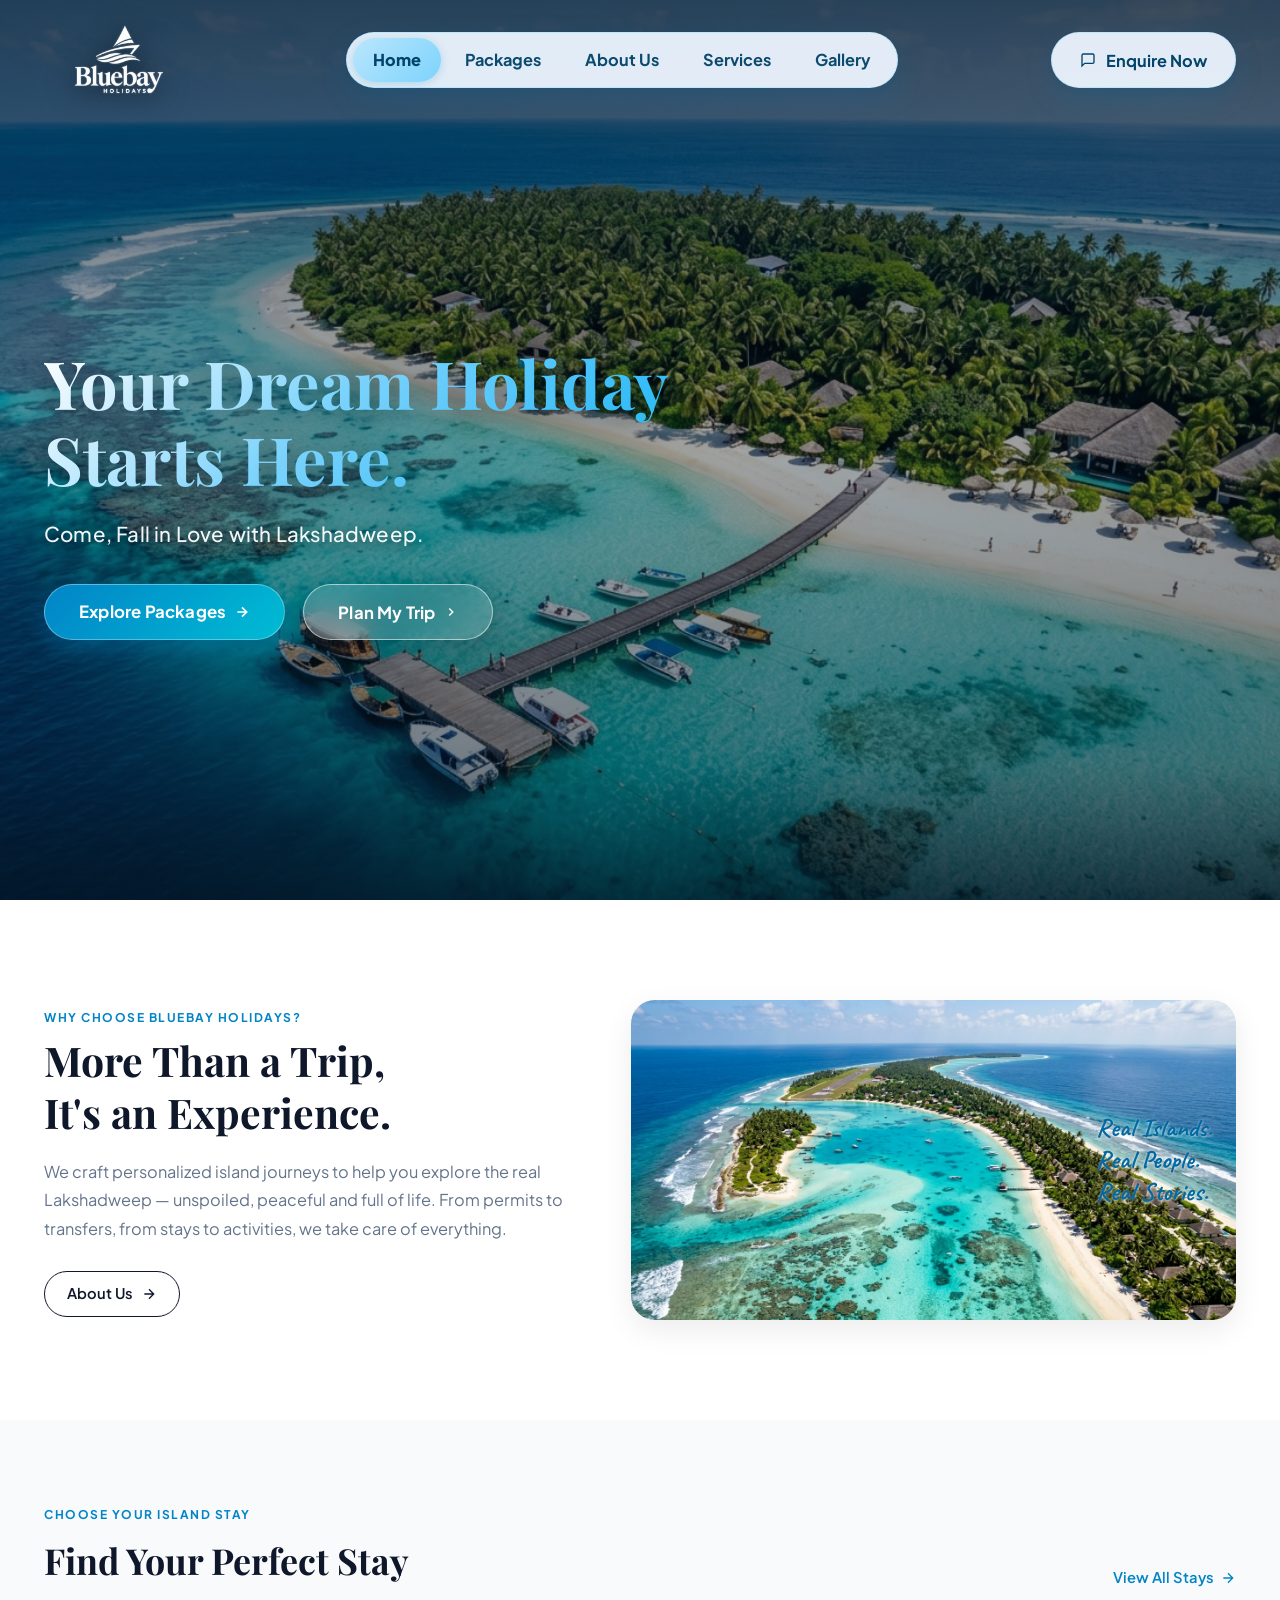
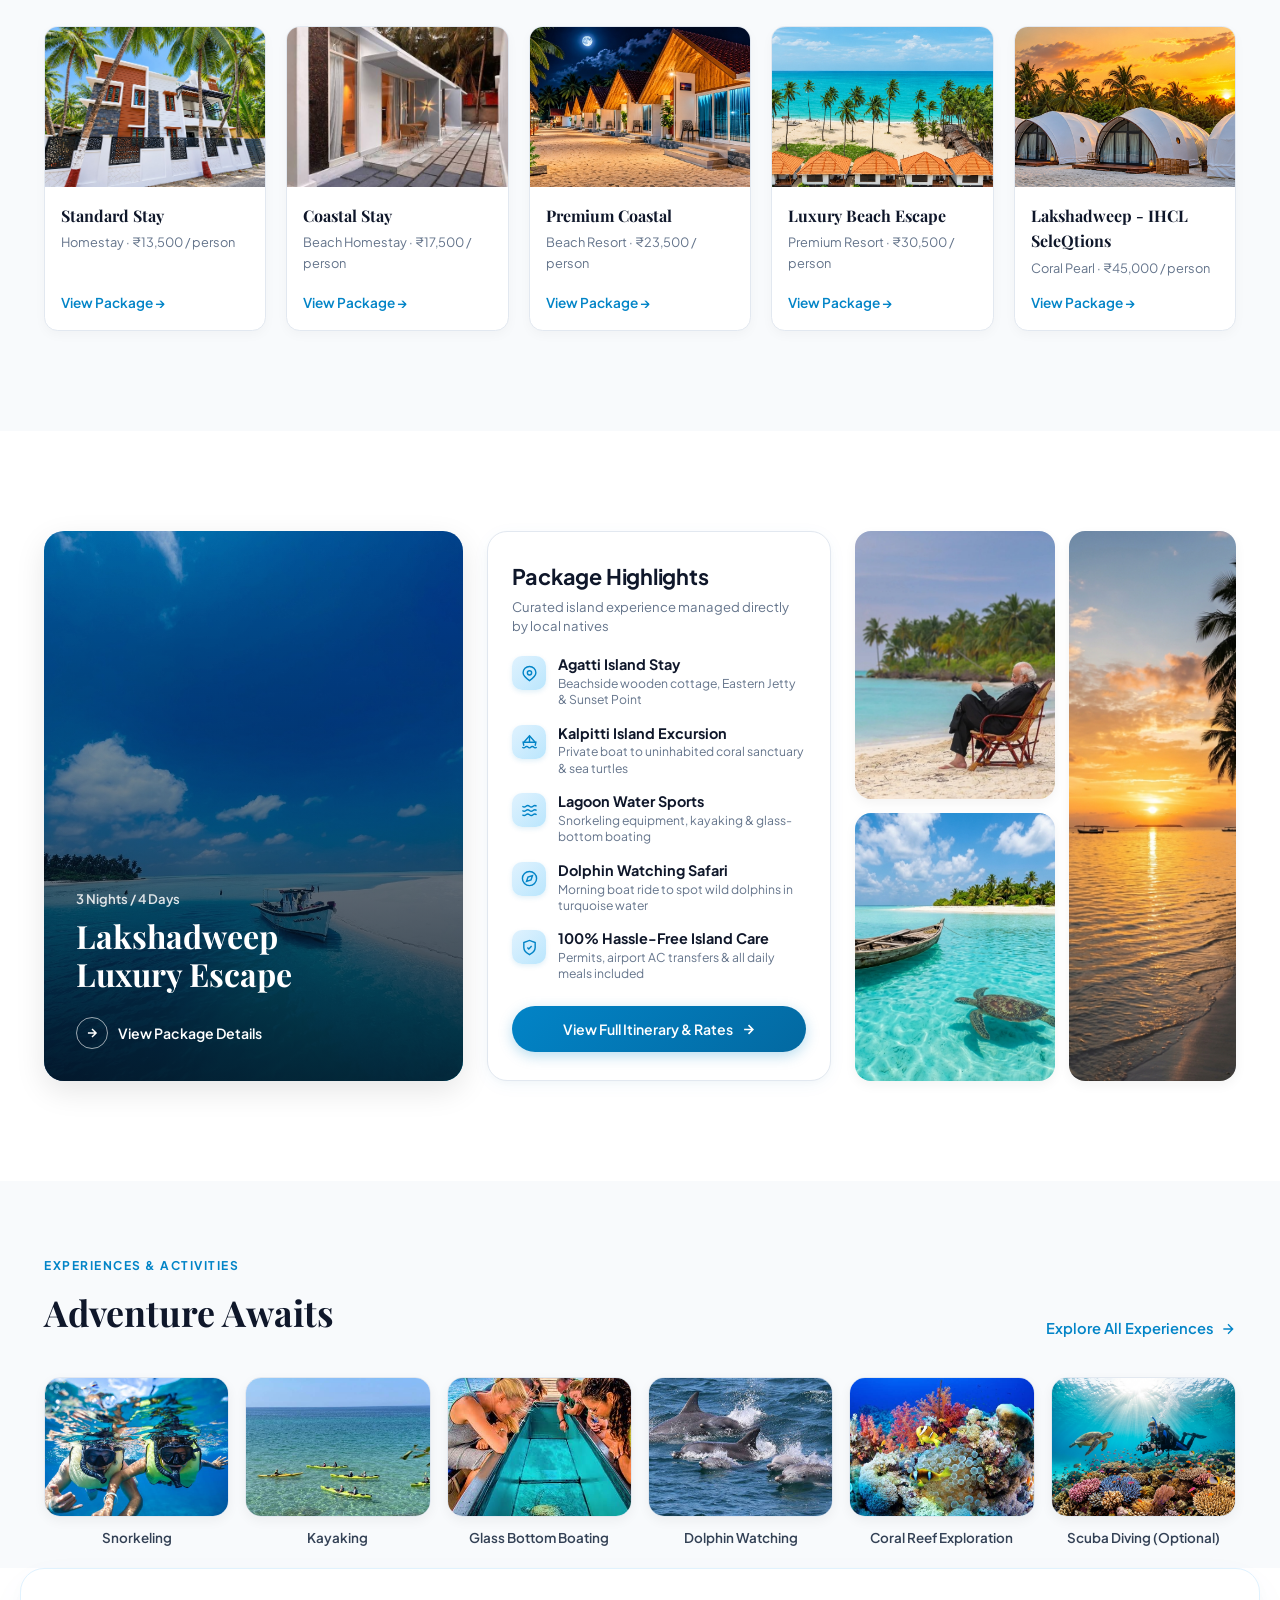
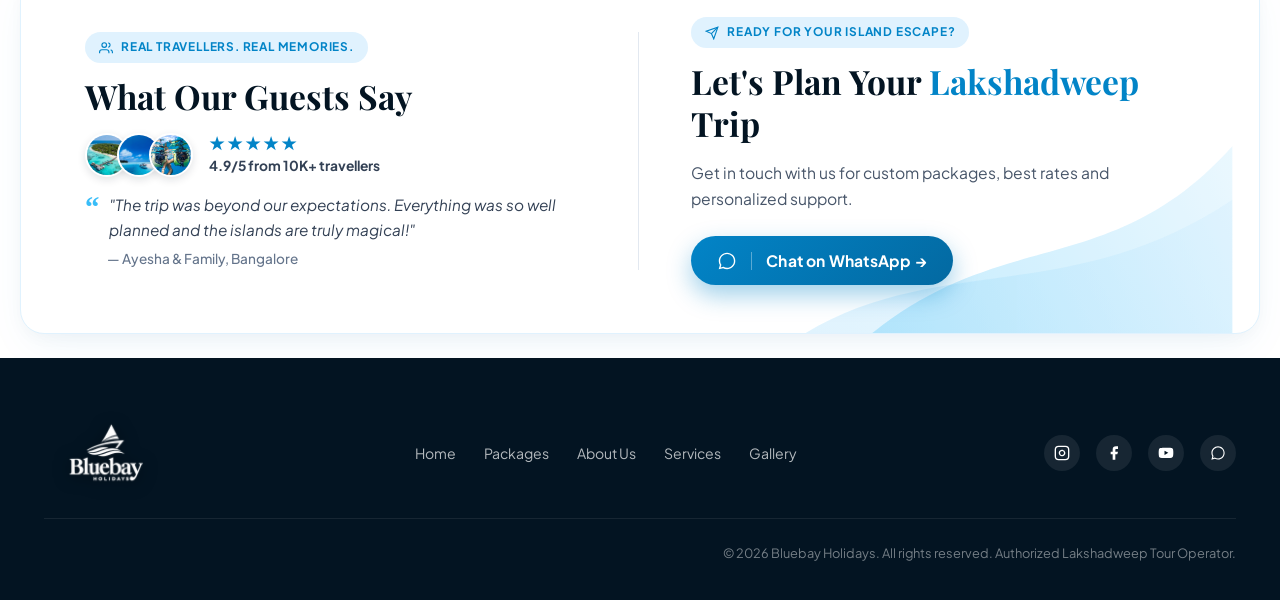
==== commit 7bca99e3: "Updated Profile pic" ====
--- a/index.html
+++ b/index.html
@@ -192,14 +192,14 @@
           </div>
         </div>
 
-        <!-- Card 5: Signature Wooden Huts -->
+        <!-- Card 5: Lakshadweep - IHCL SeleQtions -->
         <div class="stay-card">
           <div class="stay-card-img-wrap">
-            <img src="assets/images/pkg_36000_wooden_hut.jpg" alt="5. Signature Island Retreat - Wooden Hut in Lakshadweep" class="stay-card-img" loading="lazy">
+            <img src="assets/images/pkg_45000_ihcl_seleqtions.jpg" alt="5. Lakshadweep - IHCL SeleQtions - Coral Pearl in Lakshadweep" class="stay-card-img" loading="lazy">
           </div>
           <div class="stay-card-body">
-            <h3 class="stay-title">Signature Island Retreat</h3>
-            <p class="stay-subtitle">Wooden Hut · ₹36,000 / person</p>
+            <h3 class="stay-title">Lakshadweep - IHCL SeleQtions</h3>
+            <p class="stay-subtitle">Coral Pearl · ₹45,000 / person</p>
             <a href="packages.html" class="stay-quote-link">
               View Package →
             </a>
@@ -555,7 +555,7 @@
             <option value="2. Coastal Stay (Beach Homestay) - ₹17,500">2. Coastal Stay (Beach Homestay) — ₹17,500 / person</option>
             <option value="3. Premium Coastal Escape (Beach Resort) - ₹23,500">3. Premium Coastal Escape (Beach Resort) — ₹23,500 / person</option>
             <option value="4. Luxury Beach Escape (Premium Beach Resort) - ₹30,500">4. Luxury Beach Escape (Premium Beach Resort) — ₹30,500 / person</option>
-            <option value="5. Signature Island Retreat (Wooden Hut) - ₹36,000">5. Signature Island Retreat (Wooden Hut) — ₹36,000 / person</option>
+            <option value="5. Lakshadweep - IHCL SeleQtions (Coral Pearl) - ₹45,000">5. Lakshadweep - IHCL SeleQtions (Coral Pearl) — ₹45,000 / person</option>
           </select>
         </div>
 
